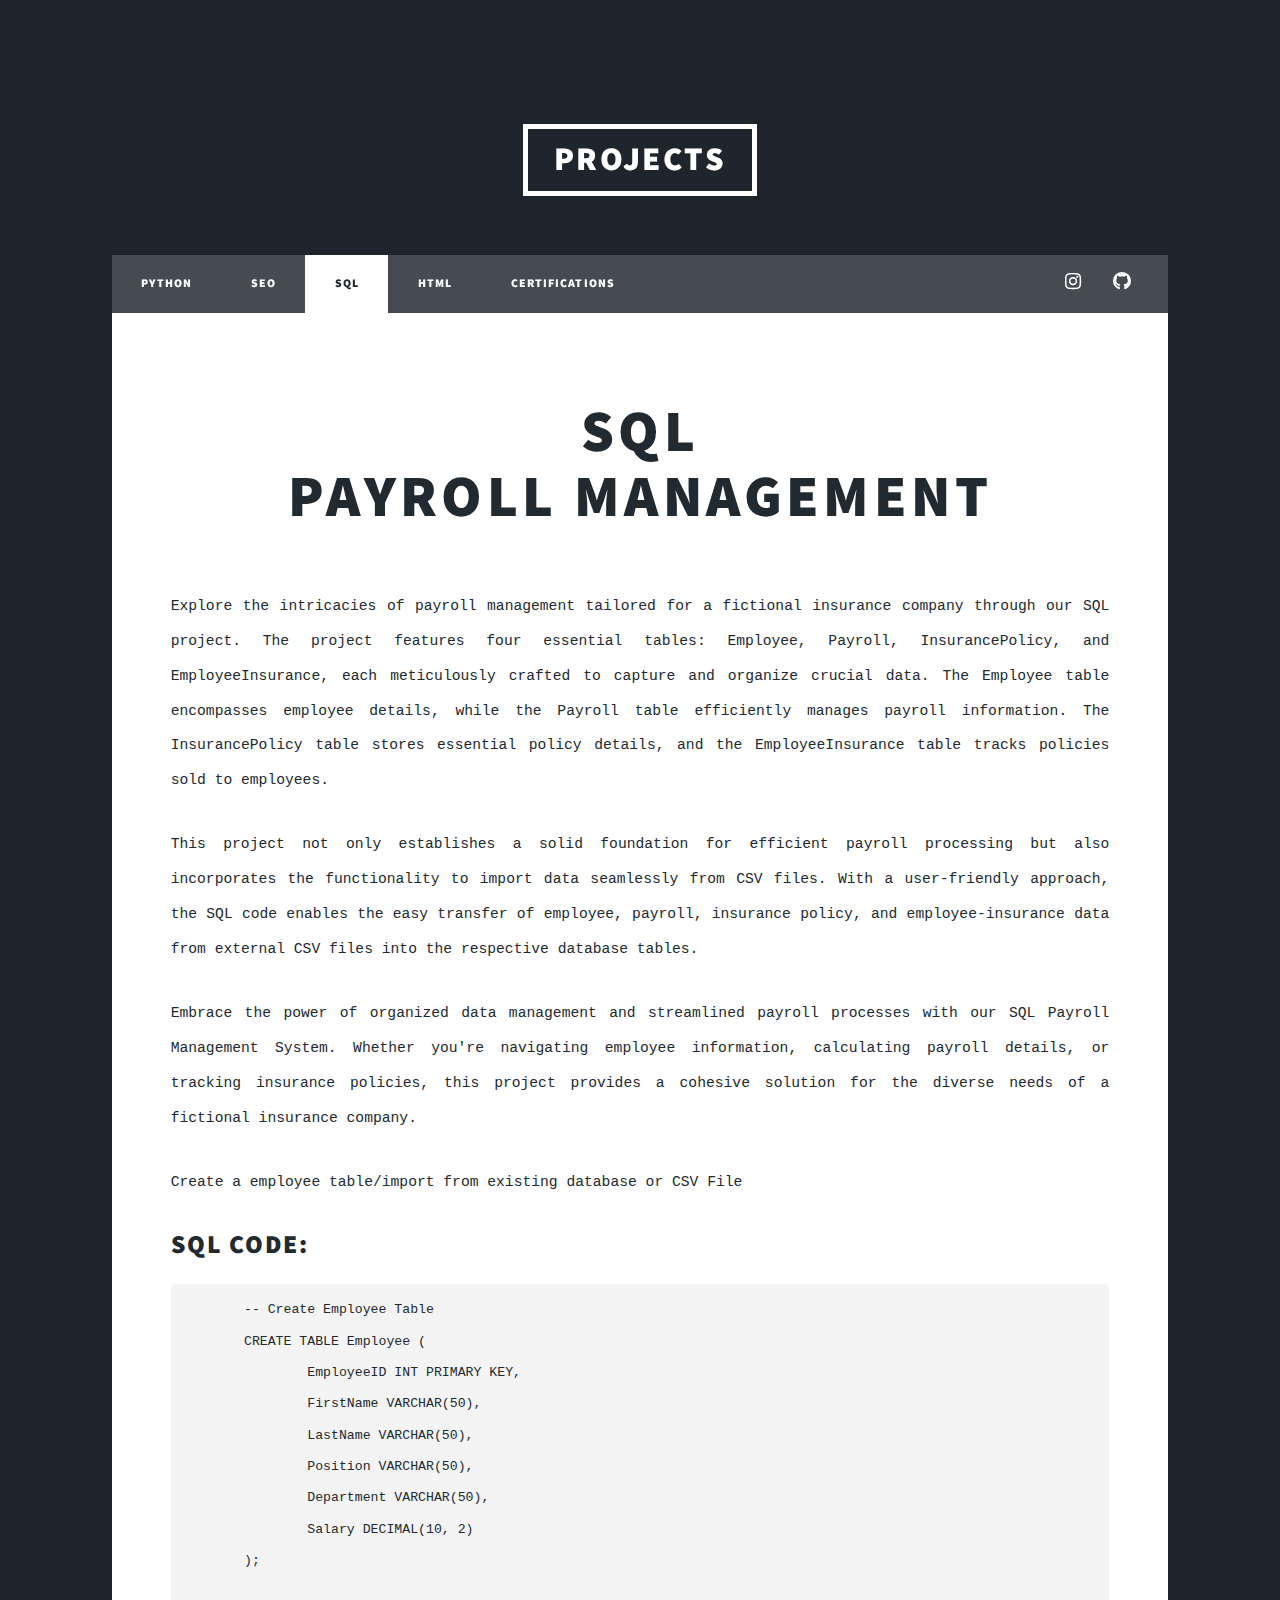
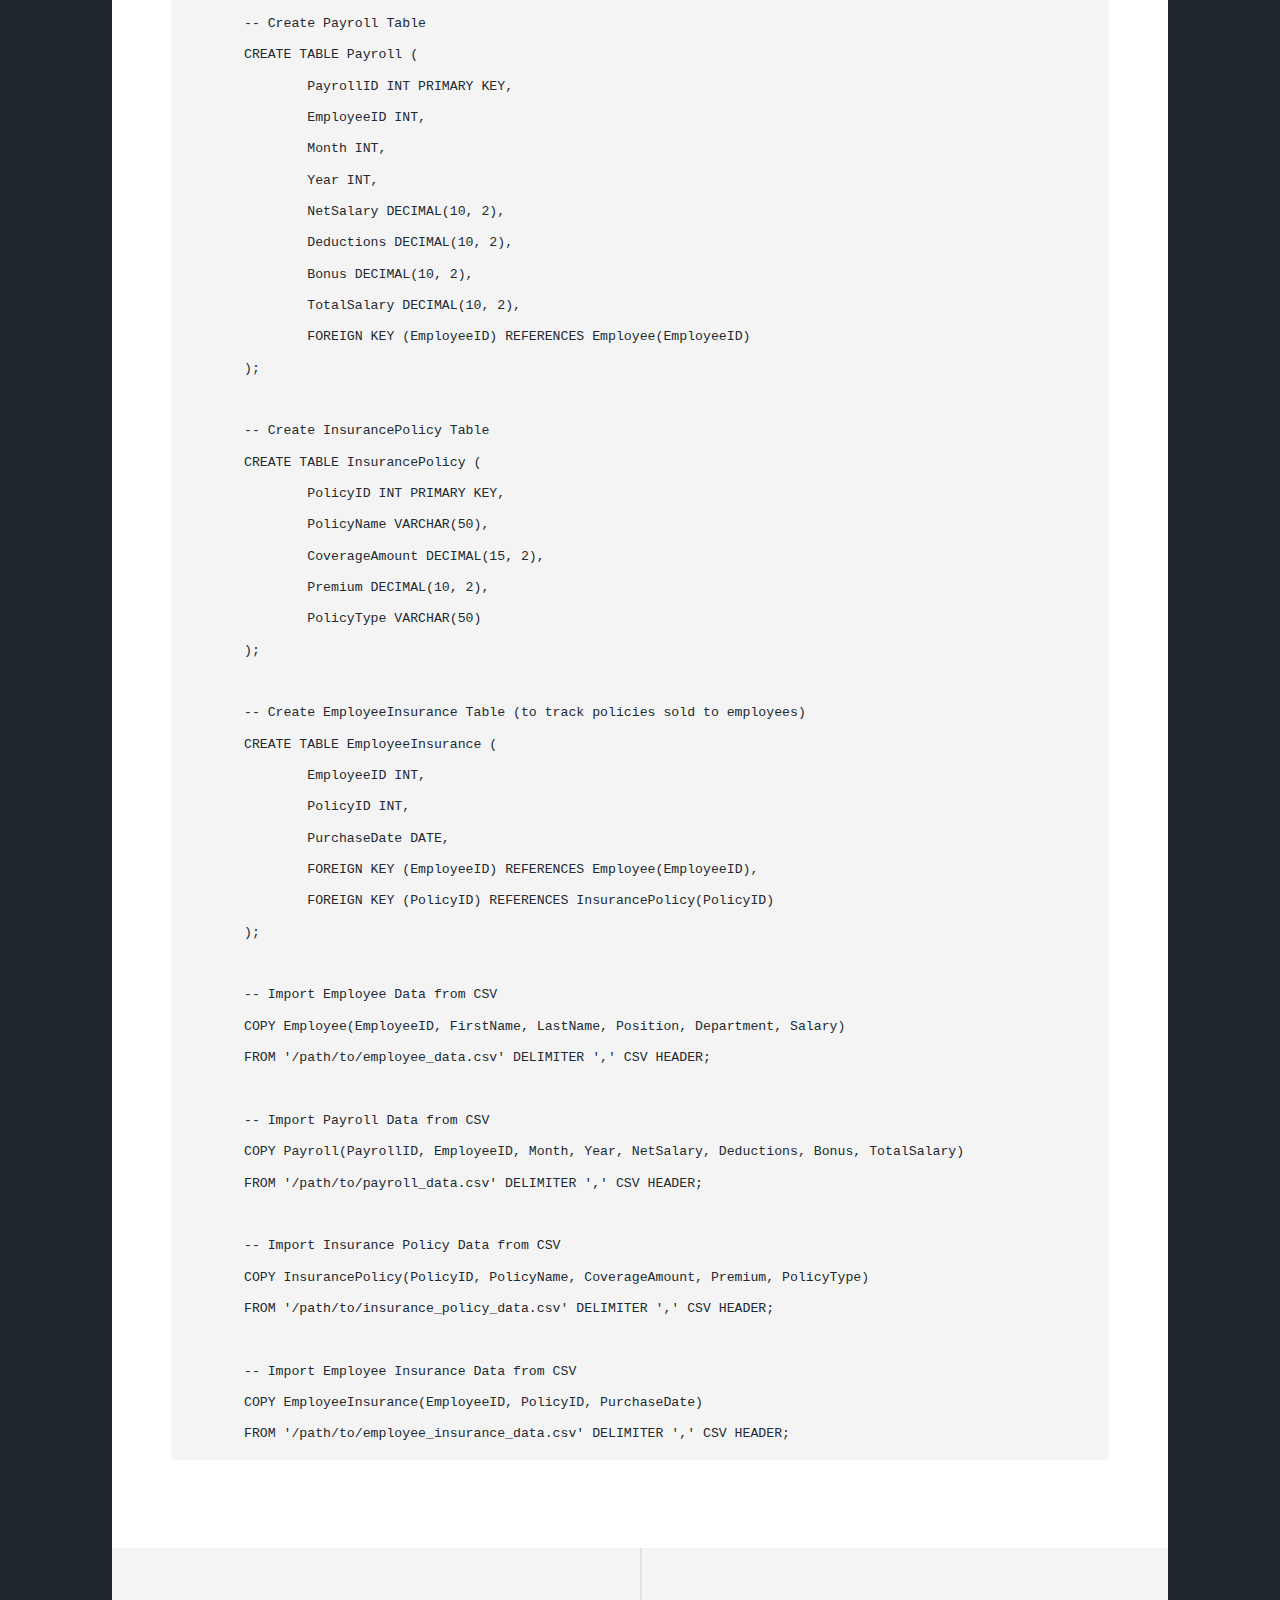
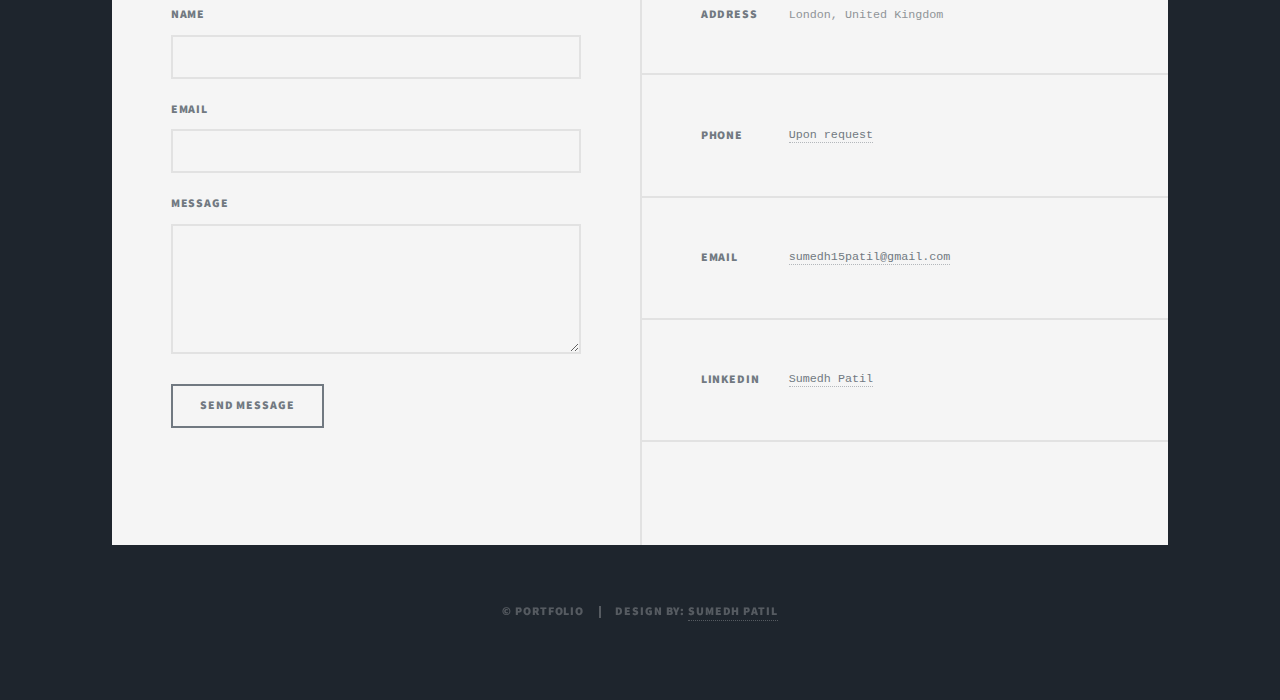
==== elements.html @ b7ffc88f "Add files via upload" ====
<!DOCTYPE HTML>
<!--
	Massively by HTML5 UP
	html5up.net | @ajlkn
	Free for personal and commercial use under the CCA 3.0 license (html5up.net/license)
-->
<html>
	<head>
		<title>Sumedh Patil's Portfolio - SQL</title>
		<meta charset="utf-8" />
		<meta name="viewport" content="width=device-width, initial-scale=1, user-scalable=no" />
		<link rel="stylesheet" href="assets/css/main.css" />
		<noscript><link rel="stylesheet" href="assets/css/noscript.css" /></noscript>
	</head>
	<body class="is-preload">

		<!-- Wrapper -->
			<div id="wrapper">

				<!-- Header -->
					<header id="header">
						<a href="index.html" class="logo">Projects</a>
					</header>

				<!-- Nav -->
					<nav id="nav">
						<ul class="links">
							<li><a href="index.html">Python</a></li>
							<li><a href="generic.html">SEO</a></li>
							<li class="active"><a href="elements.html">SQL</a></li>
							<li><a href="webpage.html">HTML</a></li>
							<li><a href="Cert.html">CERTIFICATIONS</a></li>
						</ul>
						<ul class="icons">
							<li><a href="https://www.linkedin.com/in/sumedh-patil-7ab0a21a6/" class="icon brands fa-Linkedin"><span class="label">Twitter</span></a></li>
							<li><a href="#" class="icon brands fa-instagram"><span class="label">Instagram</span></a></li>
							<li><a href="https://github.com/Sumedh1599" class="icon brands fa-github"><span class="label">GitHub</span></a></li>
						</ul>
					</nav>

				<!-- Main -->
					<div id="main">

						<!-- Post -->
							<section class="post">
								<header class="major">
									<h1>SQL<br />
									Payroll Management</h1>
								</header>

								<!-- Text stuff -->
									
									<p>Explore the intricacies of payroll management tailored for a fictional insurance company through our SQL project. The project features four essential tables: Employee, Payroll, InsurancePolicy, and EmployeeInsurance, each meticulously crafted to capture and organize crucial data. The Employee table encompasses employee details, while the Payroll table efficiently manages payroll information. The InsurancePolicy table stores essential policy details, and the EmployeeInsurance table tracks policies sold to employees.</p>
									<p>This project not only establishes a solid foundation for efficient payroll processing but also incorporates the functionality to import data seamlessly from CSV files. With a user-friendly approach, the SQL code enables the easy transfer of employee, payroll, insurance policy, and employee-insurance data from external CSV files into the respective database tables.

									</p>
									<p>Embrace the power of organized data management and streamlined payroll processes with our SQL Payroll Management System. Whether you're navigating employee information, calculating payroll details, or tracking insurance policies, this project provides a cohesive solution for the diverse needs of a fictional insurance company.</p>
									
								
								
									<p>Create a employee table/import from existing database or CSV File</p>

									<html lang="en">
<head>
    <meta charset="UTF-8">
    <meta name="viewport" content="width=device-width, initial-scale=1.0">
    <title>SQL Payroll Management System</title>
    <style>
        body {
            font-family: 'Courier New', monospace;
            padding: 20px;
        }
        pre {
            background-color: #f4f4f4;
            padding: 10px;
            border-radius: 5px;
            white-space: pre-wrap;
        }
    </style>
</head>
<body>


<h2>SQL Code:</h2>

<pre>
	-- Create Employee Table
	CREATE TABLE Employee (
		EmployeeID INT PRIMARY KEY,
		FirstName VARCHAR(50),
		LastName VARCHAR(50),
		Position VARCHAR(50),
		Department VARCHAR(50),
		Salary DECIMAL(10, 2)
	);
	
	-- Create Payroll Table
	CREATE TABLE Payroll (
		PayrollID INT PRIMARY KEY,
		EmployeeID INT,
		Month INT,
		Year INT,
		NetSalary DECIMAL(10, 2),
		Deductions DECIMAL(10, 2),
		Bonus DECIMAL(10, 2),
		TotalSalary DECIMAL(10, 2),
		FOREIGN KEY (EmployeeID) REFERENCES Employee(EmployeeID)
	);
	
	-- Create InsurancePolicy Table
	CREATE TABLE InsurancePolicy (
		PolicyID INT PRIMARY KEY,
		PolicyName VARCHAR(50),
		CoverageAmount DECIMAL(15, 2),
		Premium DECIMAL(10, 2),
		PolicyType VARCHAR(50)
	);
	
	-- Create EmployeeInsurance Table (to track policies sold to employees)
	CREATE TABLE EmployeeInsurance (
		EmployeeID INT,
		PolicyID INT,
		PurchaseDate DATE,
		FOREIGN KEY (EmployeeID) REFERENCES Employee(EmployeeID),
		FOREIGN KEY (PolicyID) REFERENCES InsurancePolicy(PolicyID)
	);
	
	-- Import Employee Data from CSV
	COPY Employee(EmployeeID, FirstName, LastName, Position, Department, Salary)
	FROM '/path/to/employee_data.csv' DELIMITER ',' CSV HEADER;
	
	-- Import Payroll Data from CSV
	COPY Payroll(PayrollID, EmployeeID, Month, Year, NetSalary, Deductions, Bonus, TotalSalary)
	FROM '/path/to/payroll_data.csv' DELIMITER ',' CSV HEADER;
	
	-- Import Insurance Policy Data from CSV
	COPY InsurancePolicy(PolicyID, PolicyName, CoverageAmount, Premium, PolicyType)
	FROM '/path/to/insurance_policy_data.csv' DELIMITER ',' CSV HEADER;
	
	-- Import Employee Insurance Data from CSV
	COPY EmployeeInsurance(EmployeeID, PolicyID, PurchaseDate)
	FROM '/path/to/employee_insurance_data.csv' DELIMITER ',' CSV HEADER;
</pre>

</body>
</html>

							</section>
							</div>
								<!-- Footer -->
					<footer id="footer">
						<section>
							<form method="post" action="mailto:sumedh15patil@gmail.com">
								<div class="fields">
									<div class="field">
										<label for="name">Name</label>
										<input type="text" name="name" id="name" />
									</div>
									<div class="field">
										<label for="email">Email</label>
										<input type="text" name="email" id="email" />
									</div>
									<div class="field">
										<label for="message">Message</label>
										<textarea name="message" id="message" rows="3"></textarea>
									</div>
								</div>
								<ul class="actions">
									<li><input type="submit" value="Send Message" /></li>
								</ul>
							</form>
						</section>
						<section class="split contact">
							<section class="alt">
								<h3>Address</h3>
								<p>
								London, United Kingdom</p>
							</section>
							<section>
								<h3>Phone</h3>
								<p><a href="#">Upon request</a></p>
							</section>
							<section>
								<h3>Email</h3>
								<p><a href="mailto:sumedh15patil@gmail.com">sumedh15patil@gmail.com</a></p>
							</section>
							<section>
								<h3>Linkedin</h3>
								<p><a href="https://www.linkedin.com/in/sumedh-patil-7ab0a21a6/">Sumedh Patil</a></p>
							</section>
							<section>
						</section>
					</footer>

				<!-- Copyright -->
				<div id="copyright">
					<ul><li>&copy; Portfolio</li><li>Design By: <a href="https://www.linkedin.com/in/sumedh-patil-7ab0a21a6/">Sumedh Patil</a></li></ul>
				</div>


		<!-- Scripts -->
			<script src="assets/js/jquery.min.js"></script>
			<script src="assets/js/jquery.scrollex.min.js"></script>
			<script src="assets/js/jquery.scrolly.min.js"></script>
			<script src="assets/js/browser.min.js"></script>
			<script src="assets/js/breakpoints.min.js"></script>
			<script src="assets/js/util.js"></script>
			<script src="assets/js/main.js"></script>

	</body>
</html>
---- assets/css/main.css ----
@import url(fontawesome-all.min.css);
@import url("https://fonts.googleapis.com/css?family=Merriweather:300,700,300italic,700italic|Source+Sans+Pro:900");

/*
	Massively by HTML5 UP
	html5up.net | @ajlkn
	Free for personal and commercial use under the CCA 3.0 license (html5up.net/license)
*/

html, body, div, span, applet, object,
iframe, h1, h2, h3, h4, h5, h6, p, blockquote,
pre, a, abbr, acronym, address, big, cite,
code, del, dfn, em, img, ins, kbd, q, s, samp,
small, strike, strong, sub, sup, tt, var, b,
u, i, center, dl, dt, dd, ol, ul, li, fieldset,
form, label, legend, table, caption, tbody,
tfoot, thead, tr, th, td, article, aside,
canvas, details, embed, figure, figcaption,
footer, header, hgroup, menu, nav, output, ruby,
section, summary, time, mark, audio, video {
	margin: 0;
	padding: 0;
	border: 0;
	font-size: 100%;
	font: inherit;
	vertical-align: baseline;}

article, aside, details, figcaption, figure,
footer, header, hgroup, menu, nav, section {
	display: block;}

body {
	line-height: 1;
}

ol, ul {
	list-style: none;
}

blockquote, q {
	quotes: none;
}

	blockquote:before, blockquote:after, q:before, q:after {
		content: '';
		content: none;
	}

table {
	border-collapse: collapse;
	border-spacing: 0;
}

body {
	-webkit-text-size-adjust: none;
}

mark {
	background-color: transparent;
	color: inherit;
}

input::-moz-focus-inner {
	border: 0;
	padding: 0;
}

input, select, textarea {
	-moz-appearance: none;
	-webkit-appearance: none;
	-ms-appearance: none;
	appearance: none;
}

/* Basic */

	@-ms-viewport {
		width: device-width;
	}

	body {
		-ms-overflow-style: scrollbar;
	}

	@media screen and (max-width: 480px) {

		html, body {
			min-width: 320px;
		}

	}

	html {
		box-sizing: border-box;
	}

	*, *:before, *:after {
		box-sizing: inherit;
	}

	body {
		background-color: #1e252d;
	}

		body.is-preload *, body.is-preload *:before, body.is-preload *:after {
			-moz-animation: none !important;
			-webkit-animation: none !important;
			-ms-animation: none !important;
			animation: none !important;
			-moz-transition: none !important;
			-webkit-transition: none !important;
			-ms-transition: none !important;
			transition: none !important;
		}

/* Type */

	html {
		font-size: 16pt;
	}

		@media screen and (max-width: 1680px) {

			html {
				font-size: 12pt;
			}

		}

		@media screen and (max-width: 1280px) {

			html {
				font-size: 11pt;
			}

		}

		@media screen and (max-width: 360px) {

			html {
				font-size: 10pt;
			}

		}

	body {
		color: #212931;
	}

	body, input, select, textarea {
		font-family: "Merriweather", Georgia, serif;
		font-weight: 300;
		font-size: 1rem;
		line-height: 2.375;
	}

	a {
		-moz-transition: color 0.2s ease-in-out, background-color 0.2s ease-in-out, border-color 0.2s ease-in-out, box-shadow 0.2s ease-in-out;
		-webkit-transition: color 0.2s ease-in-out, background-color 0.2s ease-in-out, border-color 0.2s ease-in-out, box-shadow 0.2s ease-in-out;
		-ms-transition: color 0.2s ease-in-out, background-color 0.2s ease-in-out, border-color 0.2s ease-in-out, box-shadow 0.2s ease-in-out;
		transition: color 0.2s ease-in-out, background-color 0.2s ease-in-out, border-color 0.2s ease-in-out, box-shadow 0.2s ease-in-out;
		border-bottom: dotted 1px;
		text-decoration: none;
	}

		a:hover {
			border-bottom-color: transparent;
		}

	strong, b {
		font-weight: 600;
	}

	em, i {
		font-style: italic;
	}

	p {
		text-align: justify;
		margin: 0 0 2rem 0;
	}

	h1, h2, h3, h4, h5, h6 {
		font-family: "Source Sans Pro", Helvetica, sans-serif;
		font-weight: 900;
		line-height: 1.5;
		letter-spacing: 0.075em;
		text-transform: uppercase;
		margin: 0 0 1rem 0;
	}

		h1 a, h2 a, h3 a, h4 a, h5 a, h6 a {
			border-bottom: 0;
			color: inherit;
			text-decoration: none;
		}

	h1 {
		font-size: 4rem;
		line-height: 1.1;
		margin: 0 0 2rem 0;
	}

	h2 {
		font-size: 1.75rem;
		line-height: 1.3;
		margin: 0 0 1.5rem 0;
	}

	h3 {
		font-size: 1.25rem;
		margin: 0 0 1.5rem 0;
	}

	h4 {
		font-size: 1rem;
	}

	h5 {
		font-size: 0.9rem;
	}

	h6 {
		font-size: 0.8rem;
	}

	sub {
		font-size: 0.8rem;
		position: relative;
		top: 0.5rem;
	}

	sup {
		font-size: 0.8rem;
		position: relative;
		top: -0.5rem;
	}

	blockquote {
		border-left: solid 4px;
		font-style: italic;
		margin: 0 0 2rem 0;
		padding: 0.5rem 0 0.5rem 2rem;
	}

	code {
		border: solid 2px;
		font-family: "Courier New", monospace;
		font-size: 0.9rem;
		margin: 0 0.25rem;
		padding: 0.25rem 0.65rem;
	}

	pre {
		-webkit-overflow-scrolling: touch;
		font-family: "Courier New", monospace;
		font-size: 0.9rem;
		margin: 0 0 2rem 0;
	}

		pre code {
			display: block;
			line-height: 1.75;
			padding: 1rem 1.5rem;
			overflow-x: auto;
		}

	hr {
		border: 0;
		border-bottom: solid 2px;
		margin: 3rem 0;
	}

		hr.major {
			margin: 5rem 0;
		}

	.align-left {
		text-align: left;
	}

	.align-center {
		text-align: center;
	}

	.align-right {
		text-align: right;
	}

	input, select, textarea {
		color: #212931;
	}

	a {
		color: #212931;
		border-bottom-color: rgba(33, 41, 49, 0.5);
	}

		a:hover {
			border-bottom-color: transparent;
			color: #18bfef !important;
		}

	strong, b {
		color: #212931;
	}

	h1, h2, h3, h4, h5, h6 {
		color: #212931;
	}

	blockquote {
		border-left-color: #eeeeee;
	}

	code {
		background: rgba(220, 220, 220, 0.25);
		border-color: #eeeeee;
	}

	hr {
		border-bottom-color: #eeeeee;
	}

/* Row */

	.row {
		display: flex;
		flex-wrap: wrap;
		box-sizing: border-box;
		align-items: stretch;
	}

		.row > * {
			box-sizing: border-box;
		}

		.row.gtr-uniform > * > :last-child {
			margin-bottom: 0;
		}

		.row.aln-left {
			justify-content: flex-start;
		}

		.row.aln-center {
			justify-content: center;
		}

		.row.aln-right {
			justify-content: flex-end;
		}

		.row.aln-top {
			align-items: flex-start;
		}

		.row.aln-middle {
			align-items: center;
		}

		.row.aln-bottom {
			align-items: flex-end;
		}

		.row > .imp {
			order: -1;
		}

		.row > .col-1 {
			width: 8.33333%;
		}

		.row > .off-1 {
			margin-left: 8.33333%;
		}

		.row > .col-2 {
			width: 16.66667%;
		}

		.row > .off-2 {
			margin-left: 16.66667%;
		}

		.row > .col-3 {
			width: 25%;
		}

		.row > .off-3 {
			margin-left: 25%;
		}

		.row > .col-4 {
			width: 33.33333%;
		}

		.row > .off-4 {
			margin-left: 33.33333%;
		}

		.row > .col-5 {
			width: 41.66667%;
		}

		.row > .off-5 {
			margin-left: 41.66667%;
		}

		.row > .col-6 {
			width: 50%;
		}

		.row > .off-6 {
			margin-left: 50%;
		}

		.row > .col-7 {
			width: 58.33333%;
		}

		.row > .off-7 {
			margin-left: 58.33333%;
		}

		.row > .col-8 {
			width: 66.66667%;
		}

		.row > .off-8 {
			margin-left: 66.66667%;
		}

		.row > .col-9 {
			width: 75%;
		}

		.row > .off-9 {
			margin-left: 75%;
		}

		.row > .col-10 {
			width: 83.33333%;
		}

		.row > .off-10 {
			margin-left: 83.33333%;
		}

		.row > .col-11 {
			width: 91.66667%;
		}

		.row > .off-11 {
			margin-left: 91.66667%;
		}

		.row > .col-12 {
			width: 100%;
		}

		.row > .off-12 {
			margin-left: 100%;
		}

		.row.gtr-0 {
			margin-top: 0;
			margin-left: 0rem;
		}

			.row.gtr-0 > * {
				padding: 0 0 0 0rem;
			}

			.row.gtr-0.gtr-uniform {
				margin-top: 0rem;
			}

				.row.gtr-0.gtr-uniform > * {
					padding-top: 0rem;
				}

		.row.gtr-25 {
			margin-top: 0;
			margin-left: -0.375rem;
		}

			.row.gtr-25 > * {
				padding: 0 0 0 0.375rem;
			}

			.row.gtr-25.gtr-uniform {
				margin-top: -0.375rem;
			}

				.row.gtr-25.gtr-uniform > * {
					padding-top: 0.375rem;
				}

		.row.gtr-50 {
			margin-top: 0;
			margin-left: -0.75rem;
		}

			.row.gtr-50 > * {
				padding: 0 0 0 0.75rem;
			}

			.row.gtr-50.gtr-uniform {
				margin-top: -0.75rem;
			}

				.row.gtr-50.gtr-uniform > * {
					padding-top: 0.75rem;
				}

		.row {
			margin-top: 0;
			margin-left: -1.5rem;
		}

			.row > * {
				padding: 0 0 0 1.5rem;
			}

			.row.gtr-uniform {
				margin-top: -1.5rem;
			}

				.row.gtr-uniform > * {
					padding-top: 1.5rem;
				}

		.row.gtr-150 {
			margin-top: 0;
			margin-left: -2.25rem;
		}

			.row.gtr-150 > * {
				padding: 0 0 0 2.25rem;
			}

			.row.gtr-150.gtr-uniform {
				margin-top: -2.25rem;
			}

				.row.gtr-150.gtr-uniform > * {
					padding-top: 2.25rem;
				}

		.row.gtr-200 {
			margin-top: 0;
			margin-left: -3rem;
		}

			.row.gtr-200 > * {
				padding: 0 0 0 3rem;
			}

			.row.gtr-200.gtr-uniform {
				margin-top: -3rem;
			}

				.row.gtr-200.gtr-uniform > * {
					padding-top: 3rem;
				}

		@media screen and (max-width: 1680px) {

			.row {
				display: flex;
				flex-wrap: wrap;
				box-sizing: border-box;
				align-items: stretch;
			}

				.row > * {
					box-sizing: border-box;
				}

				.row.gtr-uniform > * > :last-child {
					margin-bottom: 0;
				}

				.row.aln-left {
					justify-content: flex-start;
				}

				.row.aln-center {
					justify-content: center;
				}

				.row.aln-right {
					justify-content: flex-end;
				}

				.row.aln-top {
					align-items: flex-start;
				}

				.row.aln-middle {
					align-items: center;
				}

				.row.aln-bottom {
					align-items: flex-end;
				}

				.row > .imp-xlarge {
					order: -1;
				}

				.row > .col-1-xlarge {
					width: 8.33333%;
				}

				.row > .off-1-xlarge {
					margin-left: 8.33333%;
				}

				.row > .col-2-xlarge {
					width: 16.66667%;
				}

				.row > .off-2-xlarge {
					margin-left: 16.66667%;
				}

				.row > .col-3-xlarge {
					width: 25%;
				}

				.row > .off-3-xlarge {
					margin-left: 25%;
				}

				.row > .col-4-xlarge {
					width: 33.33333%;
				}

				.row > .off-4-xlarge {
					margin-left: 33.33333%;
				}

				.row > .col-5-xlarge {
					width: 41.66667%;
				}

				.row > .off-5-xlarge {
					margin-left: 41.66667%;
				}

				.row > .col-6-xlarge {
					width: 50%;
				}

				.row > .off-6-xlarge {
					margin-left: 50%;
				}

				.row > .col-7-xlarge {
					width: 58.33333%;
				}

				.row > .off-7-xlarge {
					margin-left: 58.33333%;
				}

				.row > .col-8-xlarge {
					width: 66.66667%;
				}

				.row > .off-8-xlarge {
					margin-left: 66.66667%;
				}

				.row > .col-9-xlarge {
					width: 75%;
				}

				.row > .off-9-xlarge {
					margin-left: 75%;
				}

				.row > .col-10-xlarge {
					width: 83.33333%;
				}

				.row > .off-10-xlarge {
					margin-left: 83.33333%;
				}

				.row > .col-11-xlarge {
					width: 91.66667%;
				}

				.row > .off-11-xlarge {
					margin-left: 91.66667%;
				}

				.row > .col-12-xlarge {
					width: 100%;
				}

				.row > .off-12-xlarge {
					margin-left: 100%;
				}

				.row.gtr-0 {
					margin-top: 0;
					margin-left: 0rem;
				}

					.row.gtr-0 > * {
						padding: 0 0 0 0rem;
					}

					.row.gtr-0.gtr-uniform {
						margin-top: 0rem;
					}

						.row.gtr-0.gtr-uniform > * {
							padding-top: 0rem;
						}

				.row.gtr-25 {
					margin-top: 0;
					margin-left: -0.375rem;
				}

					.row.gtr-25 > * {
						padding: 0 0 0 0.375rem;
					}

					.row.gtr-25.gtr-uniform {
						margin-top: -0.375rem;
					}

						.row.gtr-25.gtr-uniform > * {
							padding-top: 0.375rem;
						}

				.row.gtr-50 {
					margin-top: 0;
					margin-left: -0.75rem;
				}

					.row.gtr-50 > * {
						padding: 0 0 0 0.75rem;
					}

					.row.gtr-50.gtr-uniform {
						margin-top: -0.75rem;
					}

						.row.gtr-50.gtr-uniform > * {
							padding-top: 0.75rem;
						}

				.row {
					margin-top: 0;
					margin-left: -1.5rem;
				}

					.row > * {
						padding: 0 0 0 1.5rem;
					}

					.row.gtr-uniform {
						margin-top: -1.5rem;
					}

						.row.gtr-uniform > * {
							padding-top: 1.5rem;
						}

				.row.gtr-150 {
					margin-top: 0;
					margin-left: -2.25rem;
				}

					.row.gtr-150 > * {
						padding: 0 0 0 2.25rem;
					}

					.row.gtr-150.gtr-uniform {
						margin-top: -2.25rem;
					}

						.row.gtr-150.gtr-uniform > * {
							padding-top: 2.25rem;
						}

				.row.gtr-200 {
					margin-top: 0;
					margin-left: -3rem;
				}

					.row.gtr-200 > * {
						padding: 0 0 0 3rem;
					}

					.row.gtr-200.gtr-uniform {
						margin-top: -3rem;
					}

						.row.gtr-200.gtr-uniform > * {
							padding-top: 3rem;
						}

		}

		@media screen and (max-width: 1280px) {

			.row {
				display: flex;
				flex-wrap: wrap;
				box-sizing: border-box;
				align-items: stretch;
			}

				.row > * {
					box-sizing: border-box;
				}

				.row.gtr-uniform > * > :last-child {
					margin-bottom: 0;
				}

				.row.aln-left {
					justify-content: flex-start;
				}

				.row.aln-center {
					justify-content: center;
				}

				.row.aln-right {
					justify-content: flex-end;
				}

				.row.aln-top {
					align-items: flex-start;
				}

				.row.aln-middle {
					align-items: center;
				}

				.row.aln-bottom {
					align-items: flex-end;
				}

				.row > .imp-large {
					order: -1;
				}

				.row > .col-1-large {
					width: 8.33333%;
				}

				.row > .off-1-large {
					margin-left: 8.33333%;
				}

				.row > .col-2-large {
					width: 16.66667%;
				}

				.row > .off-2-large {
					margin-left: 16.66667%;
				}

				.row > .col-3-large {
					width: 25%;
				}

				.row > .off-3-large {
					margin-left: 25%;
				}

				.row > .col-4-large {
					width: 33.33333%;
				}

				.row > .off-4-large {
					margin-left: 33.33333%;
				}

				.row > .col-5-large {
					width: 41.66667%;
				}

				.row > .off-5-large {
					margin-left: 41.66667%;
				}

				.row > .col-6-large {
					width: 50%;
				}

				.row > .off-6-large {
					margin-left: 50%;
				}

				.row > .col-7-large {
					width: 58.33333%;
				}

				.row > .off-7-large {
					margin-left: 58.33333%;
				}

				.row > .col-8-large {
					width: 66.66667%;
				}

				.row > .off-8-large {
					margin-left: 66.66667%;
				}

				.row > .col-9-large {
					width: 75%;
				}

				.row > .off-9-large {
					margin-left: 75%;
				}

				.row > .col-10-large {
					width: 83.33333%;
				}

				.row > .off-10-large {
					margin-left: 83.33333%;
				}

				.row > .col-11-large {
					width: 91.66667%;
				}

				.row > .off-11-large {
					margin-left: 91.66667%;
				}

				.row > .col-12-large {
					width: 100%;
				}

				.row > .off-12-large {
					margin-left: 100%;
				}

				.row.gtr-0 {
					margin-top: 0;
					margin-left: 0rem;
				}

					.row.gtr-0 > * {
						padding: 0 0 0 0rem;
					}

					.row.gtr-0.gtr-uniform {
						margin-top: 0rem;
					}

						.row.gtr-0.gtr-uniform > * {
							padding-top: 0rem;
						}

				.row.gtr-25 {
					margin-top: 0;
					margin-left: -0.375rem;
				}

					.row.gtr-25 > * {
						padding: 0 0 0 0.375rem;
					}

					.row.gtr-25.gtr-uniform {
						margin-top: -0.375rem;
					}

						.row.gtr-25.gtr-uniform > * {
							padding-top: 0.375rem;
						}

				.row.gtr-50 {
					margin-top: 0;
					margin-left: -0.75rem;
				}

					.row.gtr-50 > * {
						padding: 0 0 0 0.75rem;
					}

					.row.gtr-50.gtr-uniform {
						margin-top: -0.75rem;
					}

						.row.gtr-50.gtr-uniform > * {
							padding-top: 0.75rem;
						}

				.row {
					margin-top: 0;
					margin-left: -1.5rem;
				}

					.row > * {
						padding: 0 0 0 1.5rem;
					}

					.row.gtr-uniform {
						margin-top: -1.5rem;
					}

						.row.gtr-uniform > * {
							padding-top: 1.5rem;
						}

				.row.gtr-150 {
					margin-top: 0;
					margin-left: -2.25rem;
				}

					.row.gtr-150 > * {
						padding: 0 0 0 2.25rem;
					}

					.row.gtr-150.gtr-uniform {
						margin-top: -2.25rem;
					}

						.row.gtr-150.gtr-uniform > * {
							padding-top: 2.25rem;
						}

				.row.gtr-200 {
					margin-top: 0;
					margin-left: -3rem;
				}

					.row.gtr-200 > * {
						padding: 0 0 0 3rem;
					}

					.row.gtr-200.gtr-uniform {
						margin-top: -3rem;
					}

						.row.gtr-200.gtr-uniform > * {
							padding-top: 3rem;
						}

		}

		@media screen and (max-width: 980px) {

			.row {
				display: flex;
				flex-wrap: wrap;
				box-sizing: border-box;
				align-items: stretch;
			}

				.row > * {
					box-sizing: border-box;
				}

				.row.gtr-uniform > * > :last-child {
					margin-bottom: 0;
				}

				.row.aln-left {
					justify-content: flex-start;
				}

				.row.aln-center {
					justify-content: center;
				}

				.row.aln-right {
					justify-content: flex-end;
				}

				.row.aln-top {
					align-items: flex-start;
				}

				.row.aln-middle {
					align-items: center;
				}

				.row.aln-bottom {
					align-items: flex-end;
				}

				.row > .imp-medium {
					order: -1;
				}

				.row > .col-1-medium {
					width: 8.33333%;
				}

				.row > .off-1-medium {
					margin-left: 8.33333%;
				}

				.row > .col-2-medium {
					width: 16.66667%;
				}

				.row > .off-2-medium {
					margin-left: 16.66667%;
				}

				.row > .col-3-medium {
					width: 25%;
				}

				.row > .off-3-medium {
					margin-left: 25%;
				}

				.row > .col-4-medium {
					width: 33.33333%;
				}

				.row > .off-4-medium {
					margin-left: 33.33333%;
				}

				.row > .col-5-medium {
					width: 41.66667%;
				}

				.row > .off-5-medium {
					margin-left: 41.66667%;
				}

				.row > .col-6-medium {
					width: 50%;
				}

				.row > .off-6-medium {
					margin-left: 50%;
				}

				.row > .col-7-medium {
					width: 58.33333%;
				}

				.row > .off-7-medium {
					margin-left: 58.33333%;
				}

				.row > .col-8-medium {
					width: 66.66667%;
				}

				.row > .off-8-medium {
					margin-left: 66.66667%;
				}

				.row > .col-9-medium {
					width: 75%;
				}

				.row > .off-9-medium {
					margin-left: 75%;
				}

				.row > .col-10-medium {
					width: 83.33333%;
				}

				.row > .off-10-medium {
					margin-left: 83.33333%;
				}

				.row > .col-11-medium {
					width: 91.66667%;
				}

				.row > .off-11-medium {
					margin-left: 91.66667%;
				}

				.row > .col-12-medium {
					width: 100%;
				}

				.row > .off-12-medium {
					margin-left: 100%;
				}

				.row.gtr-0 {
					margin-top: 0;
					margin-left: 0rem;
				}

					.row.gtr-0 > * {
						padding: 0 0 0 0rem;
					}

					.row.gtr-0.gtr-uniform {
						margin-top: 0rem;
					}

						.row.gtr-0.gtr-uniform > * {
							padding-top: 0rem;
						}

				.row.gtr-25 {
					margin-top: 0;
					margin-left: -0.375rem;
				}

					.row.gtr-25 > * {
						padding: 0 0 0 0.375rem;
					}

					.row.gtr-25.gtr-uniform {
						margin-top: -0.375rem;
					}

						.row.gtr-25.gtr-uniform > * {
							padding-top: 0.375rem;
						}

				.row.gtr-50 {
					margin-top: 0;
					margin-left: -0.75rem;
				}

					.row.gtr-50 > * {
						padding: 0 0 0 0.75rem;
					}

					.row.gtr-50.gtr-uniform {
						margin-top: -0.75rem;
					}

						.row.gtr-50.gtr-uniform > * {
							padding-top: 0.75rem;
						}

				.row {
					margin-top: 0;
					margin-left: -1.5rem;
				}

					.row > * {
						padding: 0 0 0 1.5rem;
					}

					.row.gtr-uniform {
						margin-top: -1.5rem;
					}

						.row.gtr-uniform > * {
							padding-top: 1.5rem;
						}

				.row.gtr-150 {
					margin-top: 0;
					margin-left: -2.25rem;
				}

					.row.gtr-150 > * {
						padding: 0 0 0 2.25rem;
					}

					.row.gtr-150.gtr-uniform {
						margin-top: -2.25rem;
					}

						.row.gtr-150.gtr-uniform > * {
							padding-top: 2.25rem;
						}

				.row.gtr-200 {
					margin-top: 0;
					margin-left: -3rem;
				}

					.row.gtr-200 > * {
						padding: 0 0 0 3rem;
					}

					.row.gtr-200.gtr-uniform {
						margin-top: -3rem;
					}

						.row.gtr-200.gtr-uniform > * {
							padding-top: 3rem;
						}

		}

		@media screen and (max-width: 736px) {

			.row {
				display: flex;
				flex-wrap: wrap;
				box-sizing: border-box;
				align-items: stretch;
			}

				.row > * {
					box-sizing: border-box;
				}

				.row.gtr-uniform > * > :last-child {
					margin-bottom: 0;
				}

				.row.aln-left {
					justify-content: flex-start;
				}

				.row.aln-center {
					justify-content: center;
				}

				.row.aln-right {
					justify-content: flex-end;
				}

				.row.aln-top {
					align-items: flex-start;
				}

				.row.aln-middle {
					align-items: center;
				}

				.row.aln-bottom {
					align-items: flex-end;
				}

				.row > .imp-small {
					order: -1;
				}

				.row > .col-1-small {
					width: 8.33333%;
				}

				.row > .off-1-small {
					margin-left: 8.33333%;
				}

				.row > .col-2-small {
					width: 16.66667%;
				}

				.row > .off-2-small {
					margin-left: 16.66667%;
				}

				.row > .col-3-small {
					width: 25%;
				}

				.row > .off-3-small {
					margin-left: 25%;
				}

				.row > .col-4-small {
					width: 33.33333%;
				}

				.row > .off-4-small {
					margin-left: 33.33333%;
				}

				.row > .col-5-small {
					width: 41.66667%;
				}

				.row > .off-5-small {
					margin-left: 41.66667%;
				}

				.row > .col-6-small {
					width: 50%;
				}

				.row > .off-6-small {
					margin-left: 50%;
				}

				.row > .col-7-small {
					width: 58.33333%;
				}

				.row > .off-7-small {
					margin-left: 58.33333%;
				}

				.row > .col-8-small {
					width: 66.66667%;
				}

				.row > .off-8-small {
					margin-left: 66.66667%;
				}

				.row > .col-9-small {
					width: 75%;
				}

				.row > .off-9-small {
					margin-left: 75%;
				}

				.row > .col-10-small {
					width: 83.33333%;
				}

				.row > .off-10-small {
					margin-left: 83.33333%;
				}

				.row > .col-11-small {
					width: 91.66667%;
				}

				.row > .off-11-small {
					margin-left: 91.66667%;
				}

				.row > .col-12-small {
					width: 100%;
				}

				.row > .off-12-small {
					margin-left: 100%;
				}

				.row.gtr-0 {
					margin-top: 0;
					margin-left: 0rem;
				}

					.row.gtr-0 > * {
						padding: 0 0 0 0rem;
					}

					.row.gtr-0.gtr-uniform {
						margin-top: 0rem;
					}

						.row.gtr-0.gtr-uniform > * {
							padding-top: 0rem;
						}

				.row.gtr-25 {
					margin-top: 0;
					margin-left: -0.375rem;
				}

					.row.gtr-25 > * {
						padding: 0 0 0 0.375rem;
					}

					.row.gtr-25.gtr-uniform {
						margin-top: -0.375rem;
					}

						.row.gtr-25.gtr-uniform > * {
							padding-top: 0.375rem;
						}

				.row.gtr-50 {
					margin-top: 0;
					margin-left: -0.75rem;
				}

					.row.gtr-50 > * {
						padding: 0 0 0 0.75rem;
					}

					.row.gtr-50.gtr-uniform {
						margin-top: -0.75rem;
					}

						.row.gtr-50.gtr-uniform > * {
							padding-top: 0.75rem;
						}

				.row {
					margin-top: 0;
					margin-left: -1.5rem;
				}

					.row > * {
						padding: 0 0 0 1.5rem;
					}

					.row.gtr-uniform {
						margin-top: -1.5rem;
					}

						.row.gtr-uniform > * {
							padding-top: 1.5rem;
						}

				.row.gtr-150 {
					margin-top: 0;
					margin-left: -2.25rem;
				}

					.row.gtr-150 > * {
						padding: 0 0 0 2.25rem;
					}

					.row.gtr-150.gtr-uniform {
						margin-top: -2.25rem;
					}

						.row.gtr-150.gtr-uniform > * {
							padding-top: 2.25rem;
						}

				.row.gtr-200 {
					margin-top: 0;
					margin-left: -3rem;
				}

					.row.gtr-200 > * {
						padding: 0 0 0 3rem;
					}

					.row.gtr-200.gtr-uniform {
						margin-top: -3rem;
					}

						.row.gtr-200.gtr-uniform > * {
							padding-top: 3rem;
						}

		}

		@media screen and (max-width: 480px) {

			.row {
				display: flex;
				flex-wrap: wrap;
				box-sizing: border-box;
				align-items: stretch;
			}

				.row > * {
					box-sizing: border-box;
				}

				.row.gtr-uniform > * > :last-child {
					margin-bottom: 0;
				}

				.row.aln-left {
					justify-content: flex-start;
				}

				.row.aln-center {
					justify-content: center;
				}

				.row.aln-right {
					justify-content: flex-end;
				}

				.row.aln-top {
					align-items: flex-start;
				}

				.row.aln-middle {
					align-items: center;
				}

				.row.aln-bottom {
					align-items: flex-end;
				}

				.row > .imp-xsmall {
					order: -1;
				}

				.row > .col-1-xsmall {
					width: 8.33333%;
				}

				.row > .off-1-xsmall {
					margin-left: 8.33333%;
				}

				.row > .col-2-xsmall {
					width: 16.66667%;
				}

				.row > .off-2-xsmall {
					margin-left: 16.66667%;
				}

				.row > .col-3-xsmall {
					width: 25%;
				}

				.row > .off-3-xsmall {
					margin-left: 25%;
				}

				.row > .col-4-xsmall {
					width: 33.33333%;
				}

				.row > .off-4-xsmall {
					margin-left: 33.33333%;
				}

				.row > .col-5-xsmall {
					width: 41.66667%;
				}

				.row > .off-5-xsmall {
					margin-left: 41.66667%;
				}

				.row > .col-6-xsmall {
					width: 50%;
				}

				.row > .off-6-xsmall {
					margin-left: 50%;
				}

				.row > .col-7-xsmall {
					width: 58.33333%;
				}

				.row > .off-7-xsmall {
					margin-left: 58.33333%;
				}

				.row > .col-8-xsmall {
					width: 66.66667%;
				}

				.row > .off-8-xsmall {
					margin-left: 66.66667%;
				}

				.row > .col-9-xsmall {
					width: 75%;
				}

				.row > .off-9-xsmall {
					margin-left: 75%;
				}

				.row > .col-10-xsmall {
					width: 83.33333%;
				}

				.row > .off-10-xsmall {
					margin-left: 83.33333%;
				}

				.row > .col-11-xsmall {
					width: 91.66667%;
				}

				.row > .off-11-xsmall {
					margin-left: 91.66667%;
				}

				.row > .col-12-xsmall {
					width: 100%;
				}

				.row > .off-12-xsmall {
					margin-left: 100%;
				}

				.row.gtr-0 {
					margin-top: 0;
					margin-left: 0rem;
				}

					.row.gtr-0 > * {
						padding: 0 0 0 0rem;
					}

					.row.gtr-0.gtr-uniform {
						margin-top: 0rem;
					}

						.row.gtr-0.gtr-uniform > * {
							padding-top: 0rem;
						}

				.row.gtr-25 {
					margin-top: 0;
					margin-left: -0.375rem;
				}

					.row.gtr-25 > * {
						padding: 0 0 0 0.375rem;
					}

					.row.gtr-25.gtr-uniform {
						margin-top: -0.375rem;
					}

						.row.gtr-25.gtr-uniform > * {
							padding-top: 0.375rem;
						}

				.row.gtr-50 {
					margin-top: 0;
					margin-left: -0.75rem;
				}

					.row.gtr-50 > * {
						padding: 0 0 0 0.75rem;
					}

					.row.gtr-50.gtr-uniform {
						margin-top: -0.75rem;
					}

						.row.gtr-50.gtr-uniform > * {
							padding-top: 0.75rem;
						}

				.row {
					margin-top: 0;
					margin-left: -1.5rem;
				}

					.row > * {
						padding: 0 0 0 1.5rem;
					}

					.row.gtr-uniform {
						margin-top: -1.5rem;
					}

						.row.gtr-uniform > * {
							padding-top: 1.5rem;
						}

				.row.gtr-150 {
					margin-top: 0;
					margin-left: -2.25rem;
				}

					.row.gtr-150 > * {
						padding: 0 0 0 2.25rem;
					}

					.row.gtr-150.gtr-uniform {
						margin-top: -2.25rem;
					}

						.row.gtr-150.gtr-uniform > * {
							padding-top: 2.25rem;
						}

				.row.gtr-200 {
					margin-top: 0;
					margin-left: -3rem;
				}

					.row.gtr-200 > * {
						padding: 0 0 0 3rem;
					}

					.row.gtr-200.gtr-uniform {
						margin-top: -3rem;
					}

						.row.gtr-200.gtr-uniform > * {
							padding-top: 3rem;
						}

		}

		@media screen and (max-width: 360px) {

			.row {
				display: flex;
				flex-wrap: wrap;
				box-sizing: border-box;
				align-items: stretch;
			}

				.row > * {
					box-sizing: border-box;
				}

				.row.gtr-uniform > * > :last-child {
					margin-bottom: 0;
				}

				.row.aln-left {
					justify-content: flex-start;
				}

				.row.aln-center {
					justify-content: center;
				}

				.row.aln-right {
					justify-content: flex-end;
				}

				.row.aln-top {
					align-items: flex-start;
				}

				.row.aln-middle {
					align-items: center;
				}

				.row.aln-bottom {
					align-items: flex-end;
				}

				.row > .imp-xxsmall {
					order: -1;
				}

				.row > .col-1-xxsmall {
					width: 8.33333%;
				}

				.row > .off-1-xxsmall {
					margin-left: 8.33333%;
				}

				.row > .col-2-xxsmall {
					width: 16.66667%;
				}

				.row > .off-2-xxsmall {
					margin-left: 16.66667%;
				}

				.row > .col-3-xxsmall {
					width: 25%;
				}

				.row > .off-3-xxsmall {
					margin-left: 25%;
				}

				.row > .col-4-xxsmall {
					width: 33.33333%;
				}

				.row > .off-4-xxsmall {
					margin-left: 33.33333%;
				}

				.row > .col-5-xxsmall {
					width: 41.66667%;
				}

				.row > .off-5-xxsmall {
					margin-left: 41.66667%;
				}

				.row > .col-6-xxsmall {
					width: 50%;
				}

				.row > .off-6-xxsmall {
					margin-left: 50%;
				}

				.row > .col-7-xxsmall {
					width: 58.33333%;
				}

				.row > .off-7-xxsmall {
					margin-left: 58.33333%;
				}

				.row > .col-8-xxsmall {
					width: 66.66667%;
				}

				.row > .off-8-xxsmall {
					margin-left: 66.66667%;
				}

				.row > .col-9-xxsmall {
					width: 75%;
				}

				.row > .off-9-xxsmall {
					margin-left: 75%;
				}

				.row > .col-10-xxsmall {
					width: 83.33333%;
				}

				.row > .off-10-xxsmall {
					margin-left: 83.33333%;
				}

				.row > .col-11-xxsmall {
					width: 91.66667%;
				}

				.row > .off-11-xxsmall {
					margin-left: 91.66667%;
				}

				.row > .col-12-xxsmall {
					width: 100%;
				}

				.row > .off-12-xxsmall {
					margin-left: 100%;
				}

				.row.gtr-0 {
					margin-top: 0;
					margin-left: 0rem;
				}

					.row.gtr-0 > * {
						padding: 0 0 0 0rem;
					}

					.row.gtr-0.gtr-uniform {
						margin-top: 0rem;
					}

						.row.gtr-0.gtr-uniform > * {
							padding-top: 0rem;
						}

				.row.gtr-25 {
					margin-top: 0;
					margin-left: -0.375rem;
				}

					.row.gtr-25 > * {
						padding: 0 0 0 0.375rem;
					}

					.row.gtr-25.gtr-uniform {
						margin-top: -0.375rem;
					}

						.row.gtr-25.gtr-uniform > * {
							padding-top: 0.375rem;
						}

				.row.gtr-50 {
					margin-top: 0;
					margin-left: -0.75rem;
				}

					.row.gtr-50 > * {
						padding: 0 0 0 0.75rem;
					}

					.row.gtr-50.gtr-uniform {
						margin-top: -0.75rem;
					}

						.row.gtr-50.gtr-uniform > * {
							padding-top: 0.75rem;
						}

				.row {
					margin-top: 0;
					margin-left: -1.5rem;
				}

					.row > * {
						padding: 0 0 0 1.5rem;
					}

					.row.gtr-uniform {
						margin-top: -1.5rem;
					}

						.row.gtr-uniform > * {
							padding-top: 1.5rem;
						}

				.row.gtr-150 {
					margin-top: 0;
					margin-left: -2.25rem;
				}

					.row.gtr-150 > * {
						padding: 0 0 0 2.25rem;
					}

					.row.gtr-150.gtr-uniform {
						margin-top: -2.25rem;
					}

						.row.gtr-150.gtr-uniform > * {
							padding-top: 2.25rem;
						}

				.row.gtr-200 {
					margin-top: 0;
					margin-left: -3rem;
				}

					.row.gtr-200 > * {
						padding: 0 0 0 3rem;
					}

					.row.gtr-200.gtr-uniform {
						margin-top: -3rem;
					}

						.row.gtr-200.gtr-uniform > * {
							padding-top: 3rem;
						}

		}

/* Box */

	.box {
		border: solid 2px;
		margin-bottom: 2rem;
		padding: 1.5rem;
	}

		.box > :last-child,
		.box > :last-child > :last-child,
		.box > :last-child > :last-child > :last-child {
			margin-bottom: 0;
		}

		.box.alt {
			border: 0;
			border-radius: 0;
			padding: 0;
		}

	.box {
		border-color: #eeeeee;
	}

/* Button */

	input[type="submit"],
	input[type="reset"],
	input[type="button"],
	button,
	.button {
		-moz-appearance: none;
		-webkit-appearance: none;
		-ms-appearance: none;
		appearance: none;
		-moz-transition: background-color 0.2s ease-in-out, box-shadow 0.2s ease-in-out, color 0.2s ease-in-out;
		-webkit-transition: background-color 0.2s ease-in-out, box-shadow 0.2s ease-in-out, color 0.2s ease-in-out;
		-ms-transition: background-color 0.2s ease-in-out, box-shadow 0.2s ease-in-out, color 0.2s ease-in-out;
		transition: background-color 0.2s ease-in-out, box-shadow 0.2s ease-in-out, color 0.2s ease-in-out;
		border: 0;
		border-radius: 0;
		cursor: pointer;
		display: inline-block;
		font-family: "Source Sans Pro", Helvetica, sans-serif;
		font-size: 0.8rem;
		font-weight: 900;
		letter-spacing: 0.075em;
		height: 3rem;
		line-height: 3rem;
		padding: 0 2rem;
		text-align: center;
		text-decoration: none;
		text-transform: uppercase;
		white-space: nowrap;
	}

		input[type="submit"].icon:before,
		input[type="reset"].icon:before,
		input[type="button"].icon:before,
		button.icon:before,
		.button.icon:before {
			margin-right: 0.5rem;
		}

		input[type="submit"].icon.solo,
		input[type="reset"].icon.solo,
		input[type="button"].icon.solo,
		button.icon.solo,
		.button.icon.solo {
			position: relative;
			width: 4rem;
			height: 4rem;
			line-height: 4rem;
			border-radius: 4rem;
			text-indent: 4rem;
			overflow: hidden;
			padding: 0;
			white-space: nowrap;
		}

			input[type="submit"].icon.solo:before,
			input[type="reset"].icon.solo:before,
			input[type="button"].icon.solo:before,
			button.icon.solo:before,
			.button.icon.solo:before {
				position: absolute;
				display: block;
				top: 0;
				left: 0;
				width: inherit;
				height: inherit;
				line-height: inherit;
				font-size: 1.25rem;
				margin-right: 0;
				text-align: center;
				text-indent: 0;
			}

		input[type="submit"].fit,
		input[type="reset"].fit,
		input[type="button"].fit,
		button.fit,
		.button.fit {
			width: 100%;
		}

		input[type="submit"].small,
		input[type="reset"].small,
		input[type="button"].small,
		button.small,
		.button.small {
			font-size: 0.7rem;
			height: 2.5rem;
			line-height: 2.5rem;
			padding: 0 1.5rem;
		}

		input[type="submit"].large,
		input[type="reset"].large,
		input[type="button"].large,
		button.large,
		.button.large {
			font-size: 0.9rem;
			height: 3.5rem;
			line-height: 3.5rem;
			padding: 0 2.75rem;
		}

		@media screen and (max-width: 980px) {

			input[type="submit"],
			input[type="reset"],
			input[type="button"],
			button,
			.button {
				font-size: 0.9rem;
				height: 3.25rem;
				line-height: 3.25rem;
			}

				input[type="submit"].large,
				input[type="reset"].large,
				input[type="button"].large,
				button.large,
				.button.large {
					font-size: 1rem;
					height: 3.75rem;
					line-height: 3.75rem;
				}

		}

		input[type="submit"].disabled, input[type="submit"]:disabled,
		input[type="reset"].disabled,
		input[type="reset"]:disabled,
		input[type="button"].disabled,
		input[type="button"]:disabled,
		button.disabled,
		button:disabled,
		.button.disabled,
		.button:disabled {
			pointer-events: none;
			opacity: 0.25;
		}

	input[type="submit"],
	input[type="reset"],
	input[type="button"],
	button,
	.button {
		background-color: transparent;
		box-shadow: inset 0 0 0 2px #212931;
		color: #212931 !important;
	}

		input[type="submit"]:hover,
		input[type="reset"]:hover,
		input[type="button"]:hover,
		button:hover,
		.button:hover {
			box-shadow: inset 0 0 0 2px #18bfef;
			color: #18bfef !important;
		}

		input[type="submit"].primary,
		input[type="reset"].primary,
		input[type="button"].primary,
		button.primary,
		.button.primary {
			background-color: #212931;
			box-shadow: none;
			color: #ffffff !important;
		}

			input[type="submit"].primary:hover,
			input[type="reset"].primary:hover,
			input[type="button"].primary:hover,
			button.primary:hover,
			.button.primary:hover {
				background-color: #18bfef;
			}

/* Form */

	form {
		margin: 0 0 2rem 0;
	}

		form > :last-child {
			margin-bottom: 0;
		}

		form > .fields {
			display: -moz-flex;
			display: -webkit-flex;
			display: -ms-flex;
			display: flex;
			-moz-flex-wrap: wrap;
			-webkit-flex-wrap: wrap;
			-ms-flex-wrap: wrap;
			flex-wrap: wrap;
			width: calc(100% + 3rem);
			margin: -1.5rem 0 2rem -1.5rem;
		}

			form > .fields > .field {
				-moz-flex-grow: 0;
				-webkit-flex-grow: 0;
				-ms-flex-grow: 0;
				flex-grow: 0;
				-moz-flex-shrink: 0;
				-webkit-flex-shrink: 0;
				-ms-flex-shrink: 0;
				flex-shrink: 0;
				padding: 1.5rem 0 0 1.5rem;
				width: calc(100% - 1.5rem);
			}

				form > .fields > .field.half {
					width: calc(50% - 0.75rem);
				}

				form > .fields > .field.third {
					width: calc(100%/3 - 0.5rem);
				}

				form > .fields > .field.quarter {
					width: calc(25% - 0.375rem);
				}

		@media screen and (max-width: 480px) {

			form > .fields {
				width: calc(100% + 3rem);
				margin: -1.5rem 0 2rem -1.5rem;
			}

				form > .fields > .field {
					padding: 1.5rem 0 0 1.5rem;
					width: calc(100% - 1.5rem);
				}

					form > .fields > .field.half {
						width: calc(100% - 1.5rem);
					}

					form > .fields > .field.third {
						width: calc(100% - 1.5rem);
					}

					form > .fields > .field.quarter {
						width: calc(100% - 1.5rem);
					}

		}

	label {
		display: block;
		font-family: "Source Sans Pro", Helvetica, sans-serif;
		font-weight: 900;
		line-height: 1.5;
		letter-spacing: 0.075em;
		font-size: 0.8rem;
		text-transform: uppercase;
		margin: 0 0 0.75rem 0;
	}

		@media screen and (max-width: 980px) {

			label {
				font-size: 0.9rem;
			}

		}

	input[type="text"],
	input[type="password"],
	input[type="email"],
	select,
	textarea {
		-moz-appearance: none;
		-webkit-appearance: none;
		-ms-appearance: none;
		appearance: none;
		background: transparent;
		border-radius: 0;
		border: solid 2px;
		color: inherit;
		display: block;
		outline: 0;
		padding: 0 1rem;
		text-decoration: none;
		width: 100%;
	}

		input[type="text"]:invalid,
		input[type="password"]:invalid,
		input[type="email"]:invalid,
		select:invalid,
		textarea:invalid {
			box-shadow: none;
		}

	select {
		background-size: 1.25rem;
		background-repeat: no-repeat;
		background-position: calc(100% - 1rem) center;
		height: 3rem;
		padding-right: 3rem;
		text-overflow: ellipsis;
	}

		select:focus::-ms-value {
			background-color: transparent;
		}

		select::-ms-expand {
			display: none;
		}

	input[type="text"],
	input[type="password"],
	input[type="email"],
	select {
		height: 3rem;
	}

	textarea {
		padding: 0.75rem 1rem;
	}

	input[type="checkbox"],
	input[type="radio"] {
		-moz-appearance: none;
		-webkit-appearance: none;
		-ms-appearance: none;
		appearance: none;
		display: block;
		float: left;
		margin-right: -2rem;
		opacity: 0;
		width: 1rem;
		z-index: -1;
	}

		input[type="checkbox"] + label,
		input[type="radio"] + label {
			text-decoration: none;
			cursor: pointer;
			display: inline-block;
			font-size: 1rem;
			letter-spacing: 0;
			font-family: "Merriweather", Georgia, serif;
			text-transform: none;
			font-weight: 300;
			padding-left: 2.8rem;
			padding-right: 1rem;
			position: relative;
		}

			input[type="checkbox"] + label:before,
			input[type="radio"] + label:before {
				-moz-osx-font-smoothing: grayscale;
				-webkit-font-smoothing: antialiased;
				display: inline-block;
				font-style: normal;
				font-variant: normal;
				text-rendering: auto;
				line-height: 1;
				text-transform: none !important;
				font-family: 'Font Awesome 5 Free';
				font-weight: 900;
			}

			input[type="checkbox"] + label:before,
			input[type="radio"] + label:before {
				border-radius: 0;
				border: solid 2px;
				content: '';
				display: inline-block;
				font-size: 0.8rem;
				height: 1.8rem;
				left: 0;
				line-height: 1.65rem;
				position: absolute;
				text-align: center;
				top: -0.125rem;
				width: 1.8rem;
			}

		input[type="checkbox"]:checked + label:before,
		input[type="radio"]:checked + label:before {
			content: '\f00c';
		}

	input[type="checkbox"] + label:before {
		border-radius: 0;
	}

	input[type="radio"] + label:before {
		border-radius: 100%;
	}

	::-webkit-input-placeholder {
		opacity: 1.0;
	}

	:-moz-placeholder {
		opacity: 1.0;
	}

	::-moz-placeholder {
		opacity: 1.0;
	}

	:-ms-input-placeholder {
		opacity: 1.0;
	}

	label {
		color: #212931;
	}

	input[type="text"],
	input[type="password"],
	input[type="email"],
	select,
	textarea {
		border-color: #eeeeee;
	}

		input[type="text"]:focus,
		input[type="password"]:focus,
		input[type="email"]:focus,
		select:focus,
		textarea:focus {
			border-color: #18bfef;
		}

	select {
		background-image: url("data:image/svg+xml;charset=utf8,%3Csvg xmlns='http://www.w3.org/2000/svg' width='40' height='40' preserveAspectRatio='none' viewBox='0 0 40 40'%3E%3Cpath d='M9.4,12.3l10.4,10.4l10.4-10.4c0.2-0.2,0.5-0.4,0.9-0.4c0.3,0,0.6,0.1,0.9,0.4l3.3,3.3c0.2,0.2,0.4,0.5,0.4,0.9 c0,0.4-0.1,0.6-0.4,0.9L20.7,31.9c-0.2,0.2-0.5,0.4-0.9,0.4c-0.3,0-0.6-0.1-0.9-0.4L4.3,17.3c-0.2-0.2-0.4-0.5-0.4-0.9 c0-0.4,0.1-0.6,0.4-0.9l3.3-3.3c0.2-0.2,0.5-0.4,0.9-0.4S9.1,12.1,9.4,12.3z' fill='%23eeeeee' /%3E%3C/svg%3E");
	}

		select option {
			background-color: #ffffff;
			color: #212931;
		}

	.select-wrapper:before {
		color: #eeeeee;
	}

	input[type="checkbox"] + label,
	input[type="radio"] + label {
		color: #212931;
	}

		input[type="checkbox"] + label:before,
		input[type="radio"] + label:before {
			border-color: #eeeeee;
		}

	input[type="checkbox"]:checked + label:before,
	input[type="radio"]:checked + label:before {
		background-color: #212931;
		border-color: #212931;
		color: #ffffff;
	}

	input[type="checkbox"]:focus + label:before,
	input[type="radio"]:focus + label:before {
		border-color: #18bfef;
	}

	::-webkit-input-placeholder {
		color: #909498 !important;
	}

	:-moz-placeholder {
		color: #909498 !important;
	}

	::-moz-placeholder {
		color: #909498 !important;
	}

	:-ms-input-placeholder {
		color: #909498 !important;
	}

	.formerize-placeholder {
		color: #909498 !important;
	}

/* Icon */

	.icon {
		text-decoration: none;
		border-bottom: none;
		position: relative;
	}

		.icon:before {
			-moz-osx-font-smoothing: grayscale;
			-webkit-font-smoothing: antialiased;
			display: inline-block;
			font-style: normal;
			font-variant: normal;
			text-rendering: auto;
			line-height: 1;
			text-transform: none !important;
			font-family: 'Font Awesome 5 Free';
			font-weight: 400;
		}

		.icon > .label {
			display: none;
		}

		.icon:before {
			line-height: inherit;
		}

		.icon.solid:before {
			font-weight: 900;
		}

		.icon.brands:before {
			font-family: 'Font Awesome 5 Brands';
		}

/* Image */

	.image {
		border: 0;
		display: inline-block;
		position: relative;
	}

		.image img {
			display: block;
		}

		.image.left, .image.right {
			max-width: 40%;
		}

			.image.left img, .image.right img {
				width: 100%;
			}

		.image.left {
			float: left;
			margin: 0 2rem 2rem 0;
			top: 0.75rem;
		}

		.image.right {
			float: right;
			margin: 0 0 2rem 2rem;
			top: 0.75rem;
		}

		.image.fit {
			display: block;
			margin: 2.5rem 0;
			width: 100%;
		}

			.image.fit:first-child {
				margin-top: 0;
			}

			.image.fit img {
				width: 100%;
			}

		.image.main {
			display: block;
			margin: 4rem 0;
			width: 100%;
		}

			.image.main:first-child {
				margin-top: 0;
			}

			.image.main img {
				width: 100%;
			}

		@media screen and (max-width: 736px) {

			.image.fit {
				margin: 2rem 0;
			}

			.image.main {
				margin: 2rem 0;
			}

		}

	a.image {
		overflow: hidden;
	}

		a.image img {
			-moz-transition: -moz-transform 0.2s ease-out;
			-webkit-transition: -webkit-transform 0.2s ease-out;
			-ms-transition: -ms-transform 0.2s ease-out;
			transition: transform 0.2s ease-out;
		}

		a.image:hover img {
			-moz-transform: scale(1.05);
			-webkit-transform: scale(1.05);
			-ms-transform: scale(1.05);
			transform: scale(1.05);
		}

/* Actions */

	ul.actions {
		display: -moz-flex;
		display: -webkit-flex;
		display: -ms-flex;
		display: flex;
		cursor: default;
		list-style: none;
		margin-left: -1rem;
		padding-left: 0;
	}

		ul.actions li {
			padding: 0 0 0 1rem;
			vertical-align: middle;
		}

		ul.actions.special {
			-moz-justify-content: center;
			-webkit-justify-content: center;
			-ms-justify-content: center;
			justify-content: center;
			width: 100%;
			margin-left: 0;
		}

			ul.actions.special li:first-child {
				padding-left: 0;
			}

		ul.actions.stacked {
			-moz-flex-direction: column;
			-webkit-flex-direction: column;
			-ms-flex-direction: column;
			flex-direction: column;
			margin-left: 0;
		}

			ul.actions.stacked li {
				padding: 1.3rem 0 0 0;
			}

				ul.actions.stacked li:first-child {
					padding-top: 0;
				}

		ul.actions.fit {
			width: calc(100% + 1rem);
		}

			ul.actions.fit li {
				-moz-flex-grow: 1;
				-webkit-flex-grow: 1;
				-ms-flex-grow: 1;
				flex-grow: 1;
				-moz-flex-shrink: 1;
				-webkit-flex-shrink: 1;
				-ms-flex-shrink: 1;
				flex-shrink: 1;
				width: 100%;
			}

				ul.actions.fit li > * {
					width: 100%;
				}

			ul.actions.fit.stacked {
				width: 100%;
			}

		@media screen and (max-width: 480px) {

			ul.actions:not(.fixed) {
				-moz-flex-direction: column;
				-webkit-flex-direction: column;
				-ms-flex-direction: column;
				flex-direction: column;
				margin-left: 0;
				width: 100% !important;
			}

				ul.actions:not(.fixed) li {
					-moz-flex-grow: 1;
					-webkit-flex-grow: 1;
					-ms-flex-grow: 1;
					flex-grow: 1;
					-moz-flex-shrink: 1;
					-webkit-flex-shrink: 1;
					-ms-flex-shrink: 1;
					flex-shrink: 1;
					padding: 1rem 0 0 0;
					text-align: center;
					width: 100%;
				}

					ul.actions:not(.fixed) li > * {
						width: 100%;
					}

					ul.actions:not(.fixed) li:first-child {
						padding-top: 0;
					}

					ul.actions:not(.fixed) li input[type="submit"],
					ul.actions:not(.fixed) li input[type="reset"],
					ul.actions:not(.fixed) li input[type="button"],
					ul.actions:not(.fixed) li button,
					ul.actions:not(.fixed) li .button {
						width: 100%;
					}

						ul.actions:not(.fixed) li input[type="submit"].icon:before,
						ul.actions:not(.fixed) li input[type="reset"].icon:before,
						ul.actions:not(.fixed) li input[type="button"].icon:before,
						ul.actions:not(.fixed) li button.icon:before,
						ul.actions:not(.fixed) li .button.icon:before {
							margin-left: -0.5rem;
						}

		}

/* Icons */

	ul.icons {
		cursor: default;
		list-style: none;
		padding-left: 0;
	}

		ul.icons li {
			display: inline-block;
			padding: 0 0.5rem 0 0;
			vertical-align: middle;
		}

			ul.icons li:last-child {
				padding-right: 0;
			}

			ul.icons li .icon:before {
				width: 2.25rem;
				height: 2.25rem;
				line-height: 2.25rem;
				display: inline-block;
				text-align: center;
				border-radius: 100%;
				font-size: 1.25rem;
			}

		ul.icons.alt li .icon:before {
			-moz-transition: color 0.2s ease-in-out, background-color 0.2s ease-in-out, border-color 0.2s ease-in-out, box-shadow 0.2s ease-in-out;
			-webkit-transition: color 0.2s ease-in-out, background-color 0.2s ease-in-out, border-color 0.2s ease-in-out, box-shadow 0.2s ease-in-out;
			-ms-transition: color 0.2s ease-in-out, background-color 0.2s ease-in-out, border-color 0.2s ease-in-out, box-shadow 0.2s ease-in-out;
			transition: color 0.2s ease-in-out, background-color 0.2s ease-in-out, border-color 0.2s ease-in-out, box-shadow 0.2s ease-in-out;
			font-size: 1rem;
		}

/* List */

	ol {
		list-style: decimal;
		margin: 0 0 2rem 0;
		padding-left: 1.25rem;
	}

		ol li {
			padding-left: 0.25rem;
		}

	ul {
		list-style: disc;
		margin: 0 0 2rem 0;
		padding-left: 1rem;
	}

		ul li {
			padding-left: 0.5rem;
		}

		ul.divided {
			list-style: none;
			padding-left: 0;
		}

			ul.divided li {
				border-top: solid 1px;
				padding: 0.5rem 0;
			}

				ul.divided li:first-child {
					border-top: 0;
					padding-top: 0;
				}

	dl {
		margin: 0 0 2rem 0;
	}

		dl dt {
			display: block;
			font-weight: 600;
			margin: 0 0 1rem 0;
		}

		dl dd {
			margin-left: 2rem;
		}

	ul.divided li {
		border-top-color: #eeeeee;
	}

	ul.icons li a.icon:hover:before {
		color: #18bfef;
	}

	ul.icons.alt li .icon:before {
		box-shadow: inset 0 0 0 2px #eeeeee;
	}

	ul.icons.alt li a.icon:hover:before {
		box-shadow: inset 0 0 0 2px #18bfef;
	}

/* Section/Article */

	section.special, article.special {
		text-align: center;
	}

	header {
		cursor: default;
	}

		header > .date {
			display: block;
			font-size: 0.8rem;
			height: 1;
			margin: 0 0 1rem 0;
			position: relative;
		}

		header > p {
			font-style: italic;
		}

		header > h1 + p {
			font-size: 1.1rem;
			margin-top: -0.5rem;
			line-height: 2;
		}

		header > h2 + p {
			font-size: 1rem;
			margin-top: -0.75rem;
		}

		header > h3 + p {
			font-size: 0.9rem;
			margin-top: -0.75rem;
		}

		header > h4 + p {
			font-size: 0.8rem;
			margin-top: -0.75rem;
		}

		header.major {
			margin: 0 0 4rem 0;
			text-align: center;
		}

			header.major > :last-child {
				margin-bottom: 0;
			}

			header.major > p {
				margin-top: 0;
				text-align: center;
			}

			header.major > .date {
				font-size: 1rem;
				margin: 0 0 4rem 0;
			}

				header.major > .date:before, header.major > .date:after {
					content: '';
					display: block;
					position: absolute;
					top: 50%;
					width: calc(50% - 6rem);
					border-top: solid 2px;
				}

				header.major > .date:before {
					left: 0;
				}

				header.major > .date:after {
					right: 0;
				}

		@media screen and (max-width: 980px) {

			header br {
				display: none;
			}

		}

		@media screen and (max-width: 736px) {

			header.major {
				margin: 0 0 2rem 0;
			}

		}

	header.major .date:before, header.major .date:after {
		border-top-color: #eeeeee;
	}

/* Table */

	.table-wrapper {
		-webkit-overflow-scrolling: touch;
		overflow-x: auto;
	}

	table {
		margin: 0 0 2rem 0;
		width: 100%;
	}

		table tbody tr {
			border: solid 1px;
			border-left: 0;
			border-right: 0;
		}

		table td {
			padding: 0.75rem 0.75rem;
		}

		table th {
			font-family: "Source Sans Pro", Helvetica, sans-serif;
			font-size: 0.8rem;
			font-weight: 900;
			letter-spacing: 0.075em;
			line-height: 1.5;
			padding: 0 0.75rem 0.75rem 0.75rem;
			text-align: left;
			text-transform: uppercase;
		}

			@media screen and (max-width: 980px) {

				table th {
					font-size: 0.9rem;
				}

			}

		table thead {
			border-bottom: solid 2px;
		}

		table tfoot {
			border-top: solid 2px;
		}

		table.alt {
			border-collapse: separate;
		}

			table.alt tbody tr td {
				border: solid 1px;
				border-left-width: 0;
				border-top-width: 0;
			}

				table.alt tbody tr td:first-child {
					border-left-width: 1px;
				}

			table.alt tbody tr:first-child td {
				border-top-width: 1px;
			}

			table.alt thead {
				border-bottom: 0;
			}

			table.alt tfoot {
				border-top: 0;
			}

	table tbody tr {
		border-color: #eeeeee;
	}

		table tbody tr:nth-child(2n + 1) {
			background-color: rgba(220, 220, 220, 0.25);
		}

	table th {
		color: #212931;
	}

	table thead {
		border-bottom-color: #eeeeee;
	}

	table tfoot {
		border-top-color: #eeeeee;
	}

	table.alt tbody tr td {
		border-color: #eeeeee;
	}

/* Pagination */

	.pagination {
		display: -moz-inline-flex;
		display: -webkit-inline-flex;
		display: -ms-inline-flex;
		display: inline-flex;
		-moz-user-select: none;
		-webkit-user-select: none;
		-ms-user-select: none;
		user-select: none;
		cursor: default;
		list-style: none;
		margin: 0 0 2rem 2px;
		padding: 0;
	}

		.pagination a, .pagination span {
			-moz-transition: background-color 0.2s ease-in-out, border-color 0.2s ease-in-out, box-shadow 0.2s ease-in-out, color 0.2s ease-in-out;
			-webkit-transition: background-color 0.2s ease-in-out, border-color 0.2s ease-in-out, box-shadow 0.2s ease-in-out, color 0.2s ease-in-out;
			-ms-transition: background-color 0.2s ease-in-out, border-color 0.2s ease-in-out, box-shadow 0.2s ease-in-out, color 0.2s ease-in-out;
			transition: background-color 0.2s ease-in-out, border-color 0.2s ease-in-out, box-shadow 0.2s ease-in-out, color 0.2s ease-in-out;
			border: solid 2px;
			display: inline-block;
			font-family: "Source Sans Pro", Helvetica, sans-serif;
			font-size: 0.8rem;
			font-weight: 900;
			height: 3rem;
			letter-spacing: 0.075em;
			line-height: calc(3rem - 4px);
			margin-left: -2px;
			min-width: 3rem;
			position: relative;
			text-align: center;
			text-decoration: none;
			text-transform: uppercase;
		}

		.pagination .next, .pagination .previous {
			text-decoration: none;
			padding: 0 1.75rem;
		}

			.pagination .next:before, .pagination .previous:before {
				-moz-osx-font-smoothing: grayscale;
				-webkit-font-smoothing: antialiased;
				display: inline-block;
				font-style: normal;
				font-variant: normal;
				text-rendering: auto;
				line-height: 1;
				text-transform: none !important;
				font-family: 'Font Awesome 5 Free';
				font-weight: 900;
			}

			.pagination .next:before, .pagination .previous:before {
				display: inline-block;
				color: inherit !important;
				line-height: inherit;
			}

		.pagination .previous:before {
			content: '\f104';
			margin-right: 0.9375em;
		}

		.pagination .next:before {
			content: '\f105';
			float: right;
			margin-left: 0.9375em;
		}

		@media screen and (max-width: 980px) {

			.pagination a, .pagination span {
				font-size: 0.9rem;
			}

		}

		@media screen and (max-width: 480px) {

			.pagination .page, .pagination .extra {
				display: none;
			}

		}

	.pagination a, .pagination span {
		border-color: #eeeeee;
	}

	.pagination a {
		color: #212931 !important;
	}

		.pagination a:hover {
			color: #18bfef !important;
			border-color: #18bfef;
			z-index: 1;
		}

			.pagination a:hover + a,
			.pagination a:hover + span {
				border-left-color: #18bfef;
			}

		.pagination a.active {
			background-color: #eeeeee;
		}

	.pagination span {
		color: #eeeeee;
	}

/* Wrapper */

	#wrapper {
		-moz-transition: opacity 0.5s ease;
		-webkit-transition: opacity 0.5s ease;
		-ms-transition: opacity 0.5s ease;
		transition: opacity 0.5s ease;
		position: relative;
		z-index: 1;
		overflow: hidden;
	}

		#wrapper > .bg {
			position: absolute;
			top: 0;
			left: 0;
			width: 100%;
			height: 100%;
			background-color: #212931;
			background-image: url("../../images/overlay.png"), linear-gradient(0deg, rgba(0, 0, 0, 0.1), rgba(0, 0, 0, 0.1)), url("../../images/bg.jpg");
			background-size: auto,								auto,														100% auto;
			background-position: center,								center,														top center;
			background-repeat: repeat,								no-repeat,													no-repeat;
			background-attachment: scroll,								scroll,														scroll;
			z-index: -1;
		}

			#wrapper > .bg.fixed {
				position: fixed;
				width: 100vw;
				height: 100vh;
			}

		#wrapper.fade-in:before {
			pointer-events: none;
			-moz-transition: opacity 1s ease-in-out;
			-webkit-transition: opacity 1s ease-in-out;
			-ms-transition: opacity 1s ease-in-out;
			transition: opacity 1s ease-in-out;
			-moz-transition-delay: 0.75s;
			-webkit-transition-delay: 0.75s;
			-ms-transition-delay: 0.75s;
			transition-delay: 0.75s;
			background: #1e252d;
			content: '';
			display: block;
			height: 100%;
			left: 0;
			opacity: 0;
			position: fixed;
			top: 0;
			width: 100%;
		}

		body.is-preload #wrapper.fade-in:before {
			opacity: 1;
		}

		@media screen and (orientation: portrait) {

			#wrapper > .bg {
				background-size: auto,								auto,														auto 175%;
			}

		}

/* Intro */

	#intro {
		color: #ffffff;
		padding: 8rem 4rem 6rem 4rem ;
		-moz-align-items: center;
		-webkit-align-items: center;
		-ms-align-items: center;
		align-items: center;
		display: -moz-flex;
		display: -webkit-flex;
		display: -ms-flex;
		display: flex;
		-moz-flex-direction: column;
		-webkit-flex-direction: column;
		-ms-flex-direction: column;
		flex-direction: column;
		-moz-justify-content: -moz-flex-end;
		-webkit-justify-content: -webkit-flex-end;
		-ms-justify-content: -ms-flex-end;
		justify-content: flex-end;
		-moz-transition: opacity 1s ease, -moz-transform 1s ease;
		-webkit-transition: opacity 1s ease, -webkit-transform 1s ease;
		-ms-transition: opacity 1s ease, -ms-transform 1s ease;
		transition: opacity 1s ease, transform 1s ease;
		position: relative;
		cursor: default;
		text-align: center;
		z-index: 1;
		min-height: 100vh;
	}

		#intro input, #intro select, #intro textarea {
			color: #ffffff;
		}

		#intro a {
			color: #ffffff;
			border-bottom-color: rgba(255, 255, 255, 0.5);
		}

			#intro a:hover {
				border-bottom-color: transparent;
				color: #18bfef !important;
			}

		#intro strong, #intro b {
			color: #ffffff;
		}

		#intro h1, #intro h2, #intro h3, #intro h4, #intro h5, #intro h6 {
			color: #ffffff;
		}

		#intro blockquote {
			border-left-color: #ffffff;
		}

		#intro code {
			background: rgba(255, 255, 255, 0.075);
			border-color: #ffffff;
		}

		#intro hr {
			border-bottom-color: #ffffff;
		}

		#intro input[type="submit"],
		#intro input[type="reset"],
		#intro input[type="button"],
		#intro button,
		#intro .button {
			background-color: transparent;
			box-shadow: inset 0 0 0 2px #ffffff;
			color: #ffffff !important;
		}

			#intro input[type="submit"]:hover,
			#intro input[type="reset"]:hover,
			#intro input[type="button"]:hover,
			#intro button:hover,
			#intro .button:hover {
				box-shadow: inset 0 0 0 2px #18bfef;
				color: #18bfef !important;
			}

			#intro input[type="submit"].primary,
			#intro input[type="reset"].primary,
			#intro input[type="button"].primary,
			#intro button.primary,
			#intro .button.primary {
				background-color: #ffffff;
				box-shadow: none;
				color: #1e252d !important;
			}

				#intro input[type="submit"].primary:hover,
				#intro input[type="reset"].primary:hover,
				#intro input[type="button"].primary:hover,
				#intro button.primary:hover,
				#intro .button.primary:hover {
					background-color: #18bfef;
				}

		#intro h1 {
			font-size: 5rem;
			line-height: 1;
		}

		#intro p {
			font-size: 1.25rem;
			font-style: italic;
			margin-top: -0.25rem;
			text-align: center;
		}

		#intro + #header {
			margin-top: -20rem;
		}

			#intro + #header .logo {
				-moz-transform: translateY(2rem);
				-webkit-transform: translateY(2rem);
				-ms-transform: translateY(2rem);
				transform: translateY(2rem);
				opacity: 0;
				visibility: hidden;
			}

		#intro.hidden {
			pointer-events: none;
			-moz-transform: translateY(2rem);
			-webkit-transform: translateY(2rem);
			-ms-transform: translateY(2rem);
			transform: translateY(2rem);
			-moz-transition: opacity 0.5s ease, -moz-transform 0.5s ease, visibility 0.5s;
			-webkit-transition: opacity 0.5s ease, -webkit-transform 0.5s ease, visibility 0.5s;
			-ms-transition: opacity 0.5s ease, -ms-transform 0.5s ease, visibility 0.5s;
			transition: opacity 0.5s ease, transform 0.5s ease, visibility 0.5s;
			opacity: 0;
			visibility: hidden;
		}

			#intro.hidden + #header .logo {
				-moz-transform: translateY(0);
				-webkit-transform: translateY(0);
				-ms-transform: translateY(0);
				transform: translateY(0);
				opacity: 1;
				visibility: visible;
			}

		body.is-preload #intro {
			-moz-transform: translateY(2rem);
			-webkit-transform: translateY(2rem);
			-ms-transform: translateY(2rem);
			transform: translateY(2rem);
			opacity: 0;
		}

			body.is-preload #intro:not(.hidden) + #header + #nav {
				-moz-transform: translateY(4rem);
				-webkit-transform: translateY(4rem);
				-ms-transform: translateY(4rem);
				transform: translateY(4rem);
				opacity: 0;
			}

		@media screen and (max-width: 980px) {

			#intro {
				padding: 4rem 4rem 2rem 4rem ;
				min-height: 90vh;
			}

				#intro p br {
					display: none;
				}

				#intro + #header {
					margin-top: -14rem;
				}

		}

		@media screen and (max-width: 736px) {

			#intro {
				padding: 3rem 2rem 1rem 2rem ;
				min-height: 80vh;
			}

				#intro h1 {
					font-size: 3.25rem;
					line-height: 1.1;
					margin-bottom: 1rem;
				}

				#intro p {
					font-size: 1rem;
					margin-top: 0rem;
				}

				#intro .actions {
					display: none;
				}

		}

/* Header */

	#header {
		color: #ffffff;
		-moz-align-items: center;
		-webkit-align-items: center;
		-ms-align-items: center;
		align-items: center;
		display: -moz-flex;
		display: -webkit-flex;
		display: -ms-flex;
		display: flex;
		-moz-flex-direction: column;
		-webkit-flex-direction: column;
		-ms-flex-direction: column;
		flex-direction: column;
		-moz-justify-content: -moz-flex-end;
		-webkit-justify-content: -webkit-flex-end;
		-ms-justify-content: -ms-flex-end;
		justify-content: flex-end;
		pointer-events: none;
		-moz-user-select: none;
		-webkit-user-select: none;
		-ms-user-select: none;
		user-select: none;
		height: 20rem;
		padding-bottom: 8rem;
		position: relative;
		text-align: center;
		z-index: 2;
	}

		#header input, #header select, #header textarea {
			color: #ffffff;
		}

		#header a {
			color: #ffffff;
			border-bottom-color: rgba(255, 255, 255, 0.5);
		}

			#header a:hover {
				border-bottom-color: transparent;
				color: #18bfef !important;
			}

		#header strong, #header b {
			color: #ffffff;
		}

		#header h1, #header h2, #header h3, #header h4, #header h5, #header h6 {
			color: #ffffff;
		}

		#header blockquote {
			border-left-color: #ffffff;
		}

		#header code {
			background: rgba(255, 255, 255, 0.075);
			border-color: #ffffff;
		}

		#header hr {
			border-bottom-color: #ffffff;
		}

		#header .logo {
			-moz-transition: border-color 0.2s ease-in-out, color 0.2s ease-in-out, opacity 0.5s ease, -moz-transform 0.5s ease, visibility 0.5s;
			-webkit-transition: border-color 0.2s ease-in-out, color 0.2s ease-in-out, opacity 0.5s ease, -webkit-transform 0.5s ease, visibility 0.5s;
			-ms-transition: border-color 0.2s ease-in-out, color 0.2s ease-in-out, opacity 0.5s ease, -ms-transform 0.5s ease, visibility 0.5s;
			transition: border-color 0.2s ease-in-out, color 0.2s ease-in-out, opacity 0.5s ease, transform 0.5s ease, visibility 0.5s;
			pointer-events: auto;
			border-style: solid;
			border-color: #ffffff;
			border-width: 5px !important;
			font-family: "Source Sans Pro", Helvetica, sans-serif;
			font-size: 2.25rem;
			font-weight: 900;
			letter-spacing: 0.075em;
			line-height: 1;
			padding: 1rem 1.75rem;
			text-transform: uppercase;
			visibility: visible;
		}

			#header .logo:hover {
				border-color: #18bfef !important;
				color: #18bfef !important;
			}

		@media screen and (max-width: 980px) {

			#header {
				height: 14rem;
				padding-bottom: 4rem;
			}

		}

		@media screen and (max-width: 736px) {

			#header {
				padding-bottom: 3rem;
			}

				#header .logo {
					font-size: 1.75rem;
					border-width: 3px !important;
				}

		}

/* Nav */

	#nav {
		color: #ffffff;
		display: -moz-flex;
		display: -webkit-flex;
		display: -ms-flex;
		display: flex;
		-moz-transition: -moz-transform 1s ease, opacity 1s ease;
		-webkit-transition: -webkit-transform 1s ease, opacity 1s ease;
		-ms-transition: -ms-transform 1s ease, opacity 1s ease;
		transition: transform 1s ease, opacity 1s ease;
		background: rgba(255, 255, 255, 0.175);
		height: 4rem;
		line-height: 4rem;
		margin: -4rem auto 0 auto;
		overflow: hidden;
		padding: 0 2rem 0 0;
		position: relative;
		width: calc(100% - 4rem);
		max-width: 72rem;
		z-index: 2;
	}

		#nav ul.divided li {
			border-top-color: #ffffff;
		}

		#nav ul.icons li a.icon:hover:before {
			color: #18bfef;
		}

		#nav ul.icons.alt li .icon:before {
			box-shadow: inset 0 0 0 2px #ffffff;
		}

		#nav ul.icons.alt li a.icon:hover:before {
			box-shadow: inset 0 0 0 2px #18bfef;
		}

		#nav input, #nav select, #nav textarea {
			color: #ffffff;
		}

		#nav a {
			color: #ffffff;
			border-bottom-color: rgba(255, 255, 255, 0.5);
		}

			#nav a:hover {
				border-bottom-color: transparent;
				color: #18bfef !important;
			}

		#nav strong, #nav b {
			color: #ffffff;
		}

		#nav h1, #nav h2, #nav h3, #nav h4, #nav h5, #nav h6 {
			color: #ffffff;
		}

		#nav blockquote {
			border-left-color: #ffffff;
		}

		#nav code {
			background: rgba(255, 255, 255, 0.075);
			border-color: #ffffff;
		}

		#nav hr {
			border-bottom-color: #ffffff;
		}

		#nav ul.links {
			display: -moz-flex;
			display: -webkit-flex;
			display: -ms-flex;
			display: flex;
			-moz-flex-grow: 1;
			-webkit-flex-grow: 1;
			-ms-flex-grow: 1;
			flex-grow: 1;
			-moz-flex-shrink: 1;
			-webkit-flex-shrink: 1;
			-ms-flex-shrink: 1;
			flex-shrink: 1;
			font-family: "Source Sans Pro", Helvetica, sans-serif;
			font-weight: 900;
			letter-spacing: 0.075em;
			list-style: none;
			margin-bottom: 0;
			padding-left: 0;
			text-transform: uppercase;
		}

			#nav ul.links li {
				display: block;
				padding-left: 0;
			}

				#nav ul.links li a {
					-moz-transition: background-color 0.2s ease-in-out, color 0.2s ease-in-out;
					-webkit-transition: background-color 0.2s ease-in-out, color 0.2s ease-in-out;
					-ms-transition: background-color 0.2s ease-in-out, color 0.2s ease-in-out;
					transition: background-color 0.2s ease-in-out, color 0.2s ease-in-out;
					display: block;
					font-size: 0.8rem;
					outline: none;
					padding: 0 2rem;
				}

					#nav ul.links li a:hover {
						color: inherit !important;
						background-color: rgba(255, 255, 255, 0.1);
					}

				#nav ul.links li.active {
					background-color: #ffffff;
				}

					#nav ul.links li.active a {
						color: #1e252d;
					}

						#nav ul.links li.active a:hover {
							color: #18bfef !important;
						}

		#nav ul.icons {
			-moz-flex-grow: 0;
			-webkit-flex-grow: 0;
			-ms-flex-grow: 0;
			flex-grow: 0;
			-moz-flex-shrink: 0;
			-webkit-flex-shrink: 0;
			-ms-flex-shrink: 0;
			flex-shrink: 0;
			margin-bottom: 0;
		}

		@media screen and (max-width: 980px) {

			#nav {
				display: none;
			}

		}

/* Main */

	#main {
		background-color: #ffffff;
		position: relative;
		margin: 0 auto;
		width: calc(100% - 4rem);
		max-width: 72rem;
		z-index: 2;
	}

		#main > * {
			padding: 4rem 4rem 2rem 4rem ;
			border-top: solid 2px #eeeeee;
			margin: 0;
		}

			#main > *:first-child {
				border-top: 0;
			}

		#main > footer {
			text-align: center;
		}

		#main > .post {
			padding: 8rem 8rem 6rem 8rem ;
		}

			#main > .post header.major > .date {
				margin-top: -2rem;
			}

			#main > .post header.major > h1, #main > .post header.major h2 {
				font-size: 4rem;
				line-height: 1.1;
				margin: 0 0 2rem 0;
			}

			#main > .post.featured {
				text-align: center;
			}

			@media screen and (max-width: 1280px) {

				#main > .post {
					padding: 6rem 4rem 4rem 4rem ;
				}

			}

			@media screen and (max-width: 736px) {

				#main > .post {
					padding: 4rem 2rem 2rem 2rem ;
				}

					#main > .post header.major > .date {
						margin-top: -1rem;
						margin-bottom: 2rem;
					}

					#main > .post header.major > h1, #main > .post header.major h2 {
						font-size: 2.5rem;
						line-height: 1.2;
						margin: 0 0 1.5rem 0;
					}

			}

		#main > .posts {
			display: -moz-flex;
			display: -webkit-flex;
			display: -ms-flex;
			display: flex;
			-moz-flex-wrap: wrap;
			-webkit-flex-wrap: wrap;
			-ms-flex-wrap: wrap;
			flex-wrap: wrap;
			-moz-align-items: -moz-stretch;
			-webkit-align-items: -webkit-stretch;
			-ms-align-items: -ms-stretch;
			align-items: stretch;
			text-align: center;
			width: 100%;
			padding: 0;
		}

			#main > .posts > * {
				-moz-flex-shrink: 1;
				-webkit-flex-shrink: 1;
				-ms-flex-shrink: 1;
				flex-shrink: 1;
				-moz-flex-grow: 0;
				-webkit-flex-grow: 0;
				-ms-flex-grow: 0;
				flex-grow: 0;
			}

			#main > .posts > * {
				width: 50%;
			}

			#main > .posts > * {
				padding: 4rem;
				width: 50%;
			}

			#main > .posts > article {
				border-color: #eeeeee;
				border-left-width: 2px;
				border-style: solid;
				border-top-width: 2px;
				text-align: center;
			}

				#main > .posts > article > :last-child {
					margin-bottom: 0;
				}

				#main > .posts > article:nth-child(2n - 1) {
					border-left-width: 0;
				}

				#main > .posts > article:nth-child(-n + 2) {
					border-top-width: 0;
				}

			@media screen and (max-width: 980px) {

				#main > .posts > * {
					width: 50%;
				}

				#main > .posts > * {
					padding: 2.5rem;
					width: 50%;
				}

			}

			@media screen and (max-width: 736px) {

				#main > .posts > * {
					width: 100%;
				}

				#main > .posts > * {
					padding: 2rem;
					width: 100%;
				}

				#main > .posts > article:nth-child(2n - 1) {
					border-left-width: 2px;
				}

				#main > .posts > article:nth-child(-n + 2) {
					border-top-width: 2px;
				}

				#main > .posts > article:nth-child(n) {
					border-left-width: 0;
				}

				#main > .posts > article:nth-child(-n + 1) {
					border-top-width: 0;
				}

				#main > .posts > article .image {
					max-width: 25rem;
					margin-left: auto;
					margin-right: auto;
				}

			}

		@media screen and (max-width: 736px) {

			#main > * {
				padding: 2rem 2rem 0.1rem 2rem ;
			}

		}

		@media screen and (max-width: 480px) {

			#main {
				width: 100%;
			}

		}

/* Footer */

	#footer {
		color: #717981;
		display: -moz-flex;
		display: -webkit-flex;
		display: -ms-flex;
		display: flex;
		background-color: #f5f5f5;
		color: #909498;
		cursor: default;
		position: relative;
		margin: 0 auto;
		width: calc(100% - 4rem);
		max-width: 72rem;
		z-index: 2;
	}

		#footer input, #footer select, #footer textarea {
			color: #717981;
		}

		#footer a {
			color: #717981;
			border-bottom-color: rgba(113, 121, 129, 0.5);
		}

			#footer a:hover {
				border-bottom-color: transparent;
				color: #18bfef !important;
			}

		#footer strong, #footer b {
			color: #717981;
		}

		#footer h1, #footer h2, #footer h3, #footer h4, #footer h5, #footer h6 {
			color: #717981;
		}

		#footer blockquote {
			border-left-color: #e2e2e2;
		}

		#footer code {
			background: rgba(220, 220, 220, 0.5);
			border-color: #e2e2e2;
		}

		#footer hr {
			border-bottom-color: #e2e2e2;
		}

		#footer .box {
			border-color: #e2e2e2;
		}

		#footer input[type="submit"],
		#footer input[type="reset"],
		#footer input[type="button"],
		#footer button,
		#footer .button {
			background-color: transparent;
			box-shadow: inset 0 0 0 2px #717981;
			color: #717981 !important;
		}

			#footer input[type="submit"]:hover,
			#footer input[type="reset"]:hover,
			#footer input[type="button"]:hover,
			#footer button:hover,
			#footer .button:hover {
				box-shadow: inset 0 0 0 2px #18bfef;
				color: #18bfef !important;
			}

			#footer input[type="submit"].primary,
			#footer input[type="reset"].primary,
			#footer input[type="button"].primary,
			#footer button.primary,
			#footer .button.primary {
				background-color: #717981;
				box-shadow: none;
				color: #f5f5f5 !important;
			}

				#footer input[type="submit"].primary:hover,
				#footer input[type="reset"].primary:hover,
				#footer input[type="button"].primary:hover,
				#footer button.primary:hover,
				#footer .button.primary:hover {
					background-color: #18bfef;
				}

		#footer label {
			color: #717981;
		}

		#footer input[type="text"],
		#footer input[type="password"],
		#footer input[type="email"],
		#footer select,
		#footer textarea {
			border-color: #e2e2e2;
		}

			#footer input[type="text"]:focus,
			#footer input[type="password"]:focus,
			#footer input[type="email"]:focus,
			#footer select:focus,
			#footer textarea:focus {
				border-color: #18bfef;
			}

		#footer select {
			background-image: url("data:image/svg+xml;charset=utf8,%3Csvg xmlns='http://www.w3.org/2000/svg' width='40' height='40' preserveAspectRatio='none' viewBox='0 0 40 40'%3E%3Cpath d='M9.4,12.3l10.4,10.4l10.4-10.4c0.2-0.2,0.5-0.4,0.9-0.4c0.3,0,0.6,0.1,0.9,0.4l3.3,3.3c0.2,0.2,0.4,0.5,0.4,0.9 c0,0.4-0.1,0.6-0.4,0.9L20.7,31.9c-0.2,0.2-0.5,0.4-0.9,0.4c-0.3,0-0.6-0.1-0.9-0.4L4.3,17.3c-0.2-0.2-0.4-0.5-0.4-0.9 c0-0.4,0.1-0.6,0.4-0.9l3.3-3.3c0.2-0.2,0.5-0.4,0.9-0.4S9.1,12.1,9.4,12.3z' fill='%23e2e2e2' /%3E%3C/svg%3E");
		}

			#footer select option {
				background-color: #f5f5f5;
				color: #717981;
			}

		#footer .select-wrapper:before {
			color: #e2e2e2;
		}

		#footer input[type="checkbox"] + label,
		#footer input[type="radio"] + label {
			color: #717981;
		}

			#footer input[type="checkbox"] + label:before,
			#footer input[type="radio"] + label:before {
				border-color: #e2e2e2;
			}

		#footer input[type="checkbox"]:checked + label:before,
		#footer input[type="radio"]:checked + label:before {
			background-color: #717981;
			border-color: #717981;
			color: #f5f5f5;
		}

		#footer input[type="checkbox"]:focus + label:before,
		#footer input[type="radio"]:focus + label:before {
			border-color: #18bfef;
		}

		#footer ::-webkit-input-placeholder {
			color: #b3b7bb !important;
		}

		#footer :-moz-placeholder {
			color: #b3b7bb !important;
		}

		#footer ::-moz-placeholder {
			color: #b3b7bb !important;
		}

		#footer :-ms-input-placeholder {
			color: #b3b7bb !important;
		}

		#footer .formerize-placeholder {
			color: #b3b7bb !important;
		}

		#footer ul.divided li {
			border-top-color: #e2e2e2;
		}

		#footer ul.icons li a.icon:hover:before {
			color: #18bfef;
		}

		#footer ul.icons.alt li .icon:before {
			box-shadow: inset 0 0 0 2px #e2e2e2;
		}

		#footer ul.icons.alt li a.icon:hover:before {
			box-shadow: inset 0 0 0 2px #18bfef;
		}

		#footer header.major .date:before, #footer header.major .date:after {
			border-top-color: #e2e2e2;
		}

		#footer table tbody tr {
			border-color: #e2e2e2;
		}

			#footer table tbody tr:nth-child(2n + 1) {
				background-color: rgba(220, 220, 220, 0.5);
			}

		#footer table th {
			color: #717981;
		}

		#footer table thead {
			border-bottom-color: #e2e2e2;
		}

		#footer table tfoot {
			border-top-color: #e2e2e2;
		}

		#footer table.alt tbody tr td {
			border-color: #e2e2e2;
		}

		#footer .pagination a, #footer .pagination span {
			border-color: #e2e2e2;
		}

		#footer .pagination a {
			color: #717981 !important;
		}

			#footer .pagination a:hover {
				color: #18bfef !important;
				border-color: #18bfef;
				z-index: 1;
			}

				#footer .pagination a:hover + a,
				#footer .pagination a:hover + span {
					border-left-color: #18bfef;
				}

			#footer .pagination a.active {
				background-color: #e2e2e2;
			}

		#footer .pagination span {
			color: #e2e2e2;
		}

		#footer > section {
			-moz-flex-basis: 50%;
			-webkit-flex-basis: 50%;
			-ms-flex-basis: 50%;
			flex-basis: 50%;
			-moz-flex-grow: 1;
			-webkit-flex-grow: 1;
			-ms-flex-grow: 1;
			flex-grow: 1;
			-moz-flex-shrink: 1;
			-webkit-flex-shrink: 1;
			-ms-flex-shrink: 1;
			flex-shrink: 1;
			padding: 4rem 4rem 2rem 4rem ;
			border-left: solid 2px #e2e2e2;
		}

			#footer > section:first-child {
				border-left: 0;
			}

			#footer > section.split {
				display: -moz-flex;
				display: -webkit-flex;
				display: -ms-flex;
				display: flex;
				-moz-flex-direction: column;
				-webkit-flex-direction: column;
				-ms-flex-direction: column;
				flex-direction: column;
				padding: 0;
			}

				#footer > section.split > section {
					padding: 3rem 4rem 1rem 4rem ;
					border-top: solid 2px #e2e2e2;
				}

					#footer > section.split > section:first-child {
						padding: 5rem 4rem 1rem 4rem ;
						border-top: 0;
					}

					#footer > section.split > section:last-child {
						padding: 3rem 4rem 3rem 4rem ;
					}

				#footer > section.split.contact > section {
					display: -moz-flex;
					display: -webkit-flex;
					display: -ms-flex;
					display: flex;
					-moz-align-items: center;
					-webkit-align-items: center;
					-ms-align-items: center;
					align-items: center;
					padding: 3.15rem 4rem;
				}

					#footer > section.split.contact > section > * {
						margin-bottom: 0;
					}

					#footer > section.split.contact > section > :first-child {
						-moz-flex-shrink: 0;
						-webkit-flex-shrink: 0;
						-ms-flex-shrink: 0;
						flex-shrink: 0;
						-moz-flex-grow: 0;
						-webkit-flex-grow: 0;
						-ms-flex-grow: 0;
						flex-grow: 0;
						width: 6rem;
					}

					#footer > section.split.contact > section > :last-child {
						-moz-flex-shrink: 1;
						-webkit-flex-shrink: 1;
						-ms-flex-shrink: 1;
						flex-shrink: 1;
						-moz-flex-grow: 1;
						-webkit-flex-grow: 1;
						-ms-flex-grow: 1;
						flex-grow: 1;
					}

					#footer > section.split.contact > section:first-child {
						padding: 4rem 4rem 3rem 4rem;
					}

					#footer > section.split.contact > section:last-child {
						padding: 3rem 4rem 4rem 4rem;
					}

					#footer > section.split.contact > section.alt {
						-moz-align-items: -moz-flex-start;
						-webkit-align-items: -webkit-flex-start;
						-ms-align-items: -ms-flex-start;
						align-items: flex-start;
					}

						#footer > section.split.contact > section.alt > :last-child {
							margin-top: -0.325rem;
						}

		#footer form label,
		#footer h3,
		#footer p {
			font-size: 0.8rem;
		}

		@media screen and (max-width: 980px) {

			#footer {
				display: block;
			}

				#footer > section {
					border-top: solid 2px #e2e2e2;
				}

					#footer > section:first-child {
						border-top: 0;
					}

					#footer > section.split > section {
						padding: 4rem 4rem 2rem 4rem ;
					}

						#footer > section.split > section:first-child {
							padding: 4rem 4rem 2rem 4rem ;
						}

						#footer > section.split > section:last-child {
							padding: 4rem 4rem 2rem 4rem ;
						}

					#footer > section.split.contact > section {
						padding: 4rem;
					}

						#footer > section.split.contact > section:first-child {
							padding: 4rem;
						}

						#footer > section.split.contact > section:last-child {
							padding: 4rem;
						}

				#footer form label,
				#footer h3,
				#footer p {
					font-size: 0.9rem;
				}

		}

		@media screen and (max-width: 736px) {

			#footer > section {
				padding: 2rem 2rem 0.1rem 2rem ;
			}

				#footer > section.split > section {
					padding: 2rem 2rem 0.1rem 2rem ;
				}

					#footer > section.split > section:first-child {
						padding: 2rem 2rem 0.1rem 2rem ;
					}

					#footer > section.split > section:last-child {
						padding: 2rem 2rem 0.1rem 2rem ;
					}

				#footer > section.split.contact > section {
					padding: 2rem;
				}

					#footer > section.split.contact > section:first-child {
						padding: 2rem;
					}

					#footer > section.split.contact > section:last-child {
						padding: 2rem;
					}

		}

		@media screen and (max-width: 480px) {

			#footer {
				width: 100%;
			}

		}

	#copyright {
		color: #ffffff;
		position: relative;
		color: rgba(255, 255, 255, 0.25);
		cursor: default;
		font-family: "Source Sans Pro", Helvetica, sans-serif;
		font-size: 0.8rem;
		font-weight: 900;
		letter-spacing: 0.075em;
		line-height: 1.5;
		text-align: center;
		text-transform: uppercase;
		margin: 4rem auto 8rem auto;
		width: calc(100% - 4rem);
		max-width: 72rem;
		z-index: 2;
	}

		#copyright input, #copyright select, #copyright textarea {
			color: #ffffff;
		}

		#copyright a {
			color: #ffffff;
			border-bottom-color: rgba(255, 255, 255, 0.5);
		}

			#copyright a:hover {
				border-bottom-color: transparent;
				color: #18bfef !important;
			}

		#copyright strong, #copyright b {
			color: #ffffff;
		}

		#copyright h1, #copyright h2, #copyright h3, #copyright h4, #copyright h5, #copyright h6 {
			color: #ffffff;
		}

		#copyright blockquote {
			border-left-color: #ffffff;
		}

		#copyright code {
			background: rgba(255, 255, 255, 0.075);
			border-color: #ffffff;
		}

		#copyright hr {
			border-bottom-color: #ffffff;
		}

		#copyright a {
			color: inherit;
			border-bottom-color: inherit;
		}

		#copyright ul {
			list-style: none;
			margin: 0;
			padding-left: 0;
		}

			#copyright ul li {
				border-left: solid 2px;
				display: inline-block;
				line-height: 1;
				margin-left: 1rem;
				padding-left: 1rem;
			}

				#copyright ul li:first-child {
					border-left: 0;
					margin-left: 0;
					padding-left: 0;
				}

		@media screen and (max-width: 1280px) {

			#copyright {
				margin: 4rem auto;
			}

		}

		@media screen and (max-width: 480px) {

			#copyright ul li {
				border-left: 0;
				margin: 1rem 0 0 0;
				padding-left: 0;
				display: block;
			}

				#copyright ul li:first-child {
					margin-top: 0;
				}

		}

/* Nav Panel */

	#navPanelToggle {
		text-decoration: none;
		-moz-transition: color 0.2s ease-in-out, background-color 0.2s ease-in-out, box-shadow 0.2s ease-in-out;
		-webkit-transition: color 0.2s ease-in-out, background-color 0.2s ease-in-out, box-shadow 0.2s ease-in-out;
		-ms-transition: color 0.2s ease-in-out, background-color 0.2s ease-in-out, box-shadow 0.2s ease-in-out;
		transition: color 0.2s ease-in-out, background-color 0.2s ease-in-out, box-shadow 0.2s ease-in-out;
		display: none;
		position: fixed;
		top: 0.75rem;
		right: 0.75rem;
		border: 0;
		color: #ffffff;
		font-family: "Source Sans Pro", Helvetica, sans-serif;
		font-size: 0.9rem;
		font-weight: 900;
		letter-spacing: 0.075em;
		padding: 0.375rem 1.25rem;
		text-transform: uppercase;
		z-index: 10001;
	}

		#navPanelToggle:before {
			-moz-osx-font-smoothing: grayscale;
			-webkit-font-smoothing: antialiased;
			display: inline-block;
			font-style: normal;
			font-variant: normal;
			text-rendering: auto;
			line-height: 1;
			text-transform: none !important;
			font-family: 'Font Awesome 5 Free';
			font-weight: 900;
		}

		#navPanelToggle:before {
			content: '\f0c9';
			margin-right: 0.5rem;
		}

		#navPanelToggle.alt {
			background-color: rgba(255, 255, 255, 0.875);
			box-shadow: 0 0.125rem 0.75rem 0 rgba(30, 37, 45, 0.25);
			color: #212931;
		}

			#navPanelToggle.alt:hover {
				background-color: #ffffff;
			}

		@media screen and (max-width: 980px) {

			#navPanelToggle {
				display: block;
			}

		}

		@media screen and (max-width: 736px) {

			#navPanelToggle {
				font-size: 0.8rem;
				padding: 0.25rem 1rem;
			}

		}

	#navPanel {
		-moz-transform: translateX(20rem);
		-webkit-transform: translateX(20rem);
		-ms-transform: translateX(20rem);
		transform: translateX(20rem);
		-moz-transition: -moz-transform 0.5s ease, box-shadow 0.5s ease, visibility 0.5s;
		-webkit-transition: -webkit-transform 0.5s ease, box-shadow 0.5s ease, visibility 0.5s;
		-ms-transition: -ms-transform 0.5s ease, box-shadow 0.5s ease, visibility 0.5s;
		transition: transform 0.5s ease, box-shadow 0.5s ease, visibility 0.5s;
		display: none;
		-webkit-overflow-scrolling: touch;
		background: #ffffff;
		box-shadow: none;
		color: #212931;
		height: 100%;
		max-width: 80%;
		overflow-y: auto;
		padding: 3rem 2rem;
		position: fixed;
		right: 0;
		top: 0;
		visibility: hidden;
		width: 20rem;
		z-index: 10002;
	}

		#navPanel .links {
			list-style: none;
			padding-left: 0;
		}

			#navPanel .links li {
				border-top: solid 2px #eeeeee;
			}

				#navPanel .links li a {
					border-bottom: 0;
					display: block;
					font-family: "Source Sans Pro", Helvetica, sans-serif;
					font-size: 0.9rem;
					font-size: 0.9rem;
					font-weight: 900;
					letter-spacing: 0.075em;
					padding: 0.75rem 0;
					text-transform: uppercase;
				}

				#navPanel .links li:first-child {
					border-top: 0;
				}

		#navPanel .close {
			text-decoration: none;
			-moz-transition: color 0.2s ease-in-out;
			-webkit-transition: color 0.2s ease-in-out;
			-ms-transition: color 0.2s ease-in-out;
			transition: color 0.2s ease-in-out;
			-webkit-tap-highlight-color: rgba(0, 0, 0, 0);
			border: 0;
			color: #909498;
			cursor: pointer;
			display: block;
			height: 3.25rem;
			line-height: 3.25rem;
			padding-right: 1.25rem;
			position: absolute;
			right: 0;
			text-align: right;
			top: 0;
			vertical-align: middle;
			width: 7rem;
		}

			#navPanel .close:before {
				-moz-osx-font-smoothing: grayscale;
				-webkit-font-smoothing: antialiased;
				display: inline-block;
				font-style: normal;
				font-variant: normal;
				text-rendering: auto;
				line-height: 1;
				text-transform: none !important;
				font-family: 'Font Awesome 5 Free';
				font-weight: 900;
			}

			#navPanel .close:before {
				content: '\f00d';
				font-size: 1.25rem;
			}

			#navPanel .close:hover {
				color: #212931;
			}

			@media screen and (max-width: 736px) {

				#navPanel .close {
					height: 4rem;
					line-height: 4rem;
				}

			}

		@media screen and (max-width: 980px) {

			#navPanel {
				display: block;
			}

		}

		@media screen and (max-width: 736px) {

			#navPanel {
				padding: 2.5rem 1.75rem;
			}

		}

	@media screen and (max-width: 980px) {

		body.is-navPanel-visible #wrapper {
			opacity: 0.5;
		}

		body.is-navPanel-visible #navPanel {
			-moz-transform: translateX(0);
			-webkit-transform: translateX(0);
			-ms-transform: translateX(0);
			transform: translateX(0);
			box-shadow: 0 0 1.5rem 0 rgba(0, 0, 0, 0.2);
			visibility: visible;
		}

	}
---- assets/css/noscript.css ----
@import url(font-awesome.min.css);

/*
	Massively by HTML5 UP
	html5up.net | @ajlkn
	Free for personal and commercial use under the CCA 3.0 license (html5up.net/license)
*/

/* Wrapper */

	#wrapper {
		background-color: #212931;
		background-image: url("../../images/overlay.png"), linear-gradient(0deg, rgba(0, 0, 0, 0.1), rgba(0, 0, 0, 0.1)), url("../../images/bg.jpg");
		background-size: auto,								auto,														100% auto;
		background-position: center,								center,														top center;
		background-repeat: repeat,								no-repeat,													no-repeat;
		background-attachment: fixed,								fixed,														fixed;
	}

		#wrapper.fade-in:before {
			display: none;
		}

/* Intro */

	body.is-preload #intro {
		opacity: 1;
	}

		body.is-preload #intro:not(.hidden) + #header + #nav {
			-moz-transform: none;
			-webkit-transform: none;
			-ms-transform: none;
			transform: none;
			opacity: 1;
		}
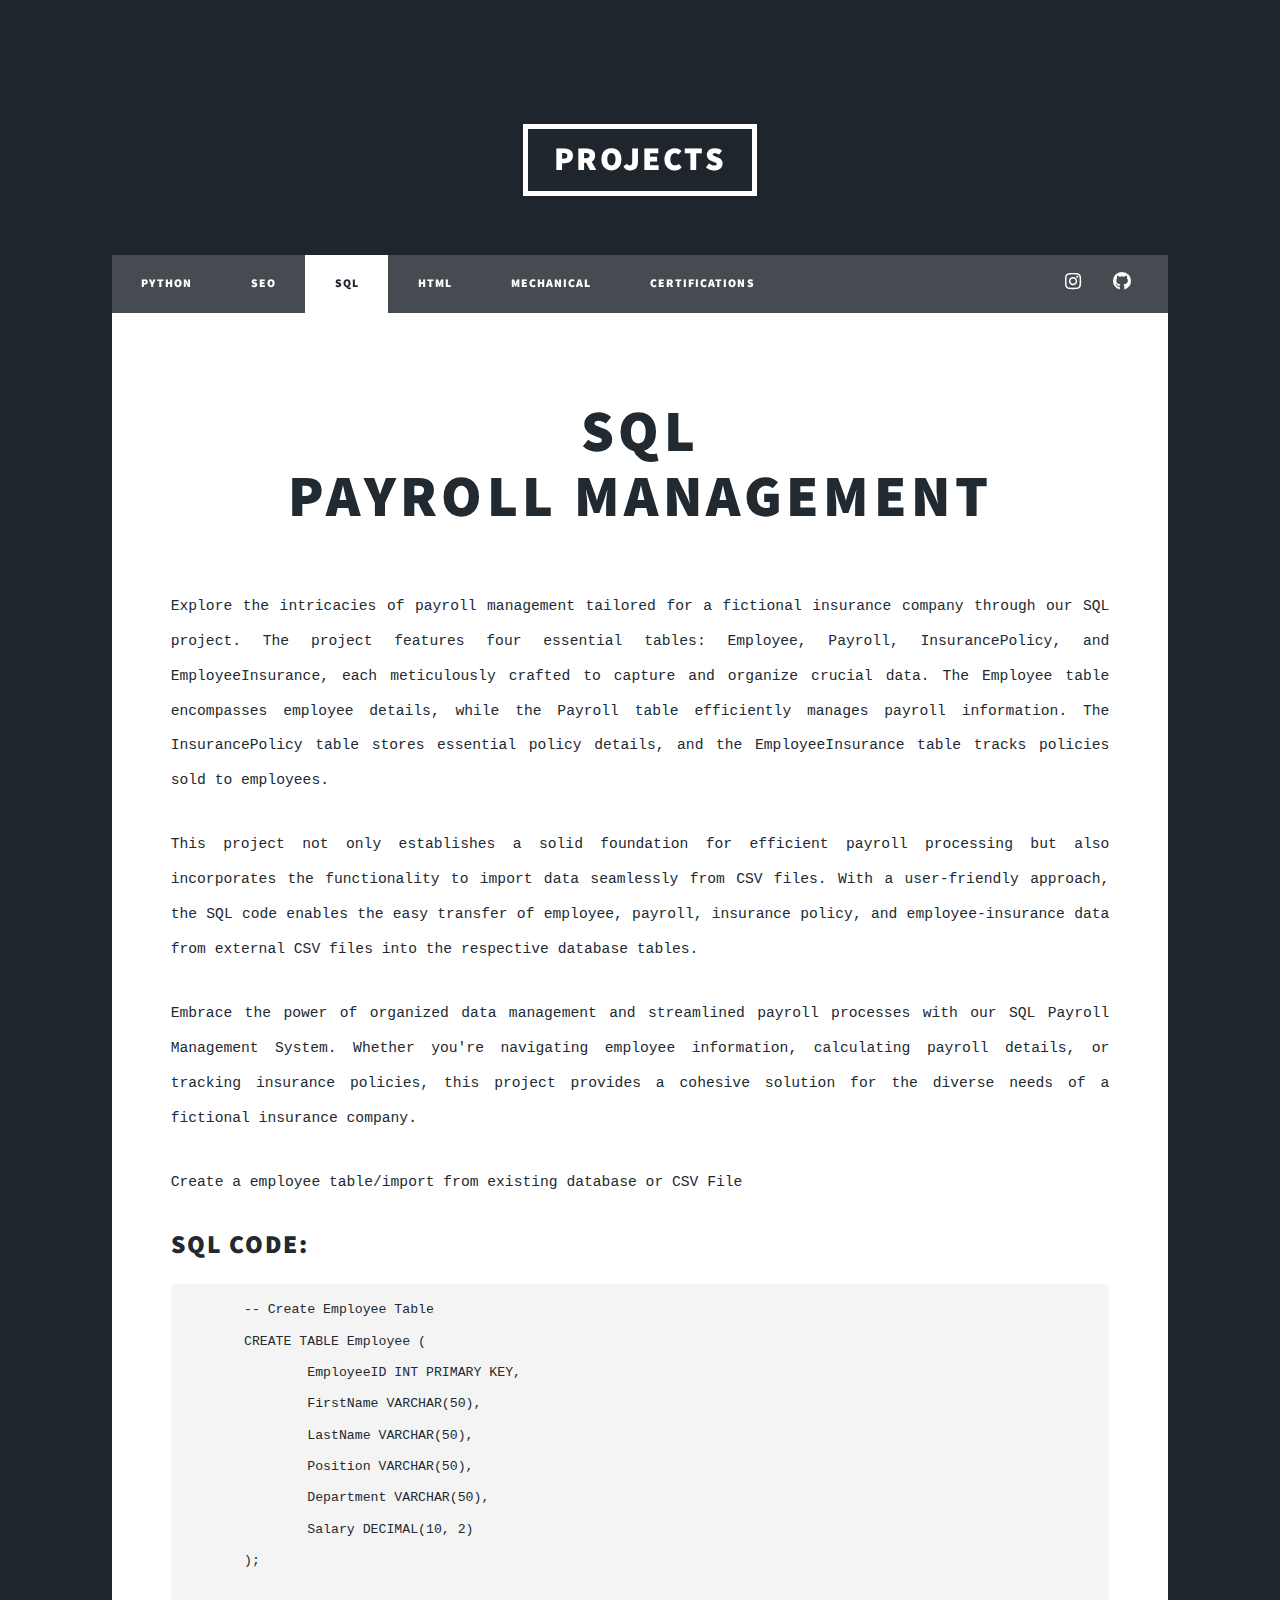
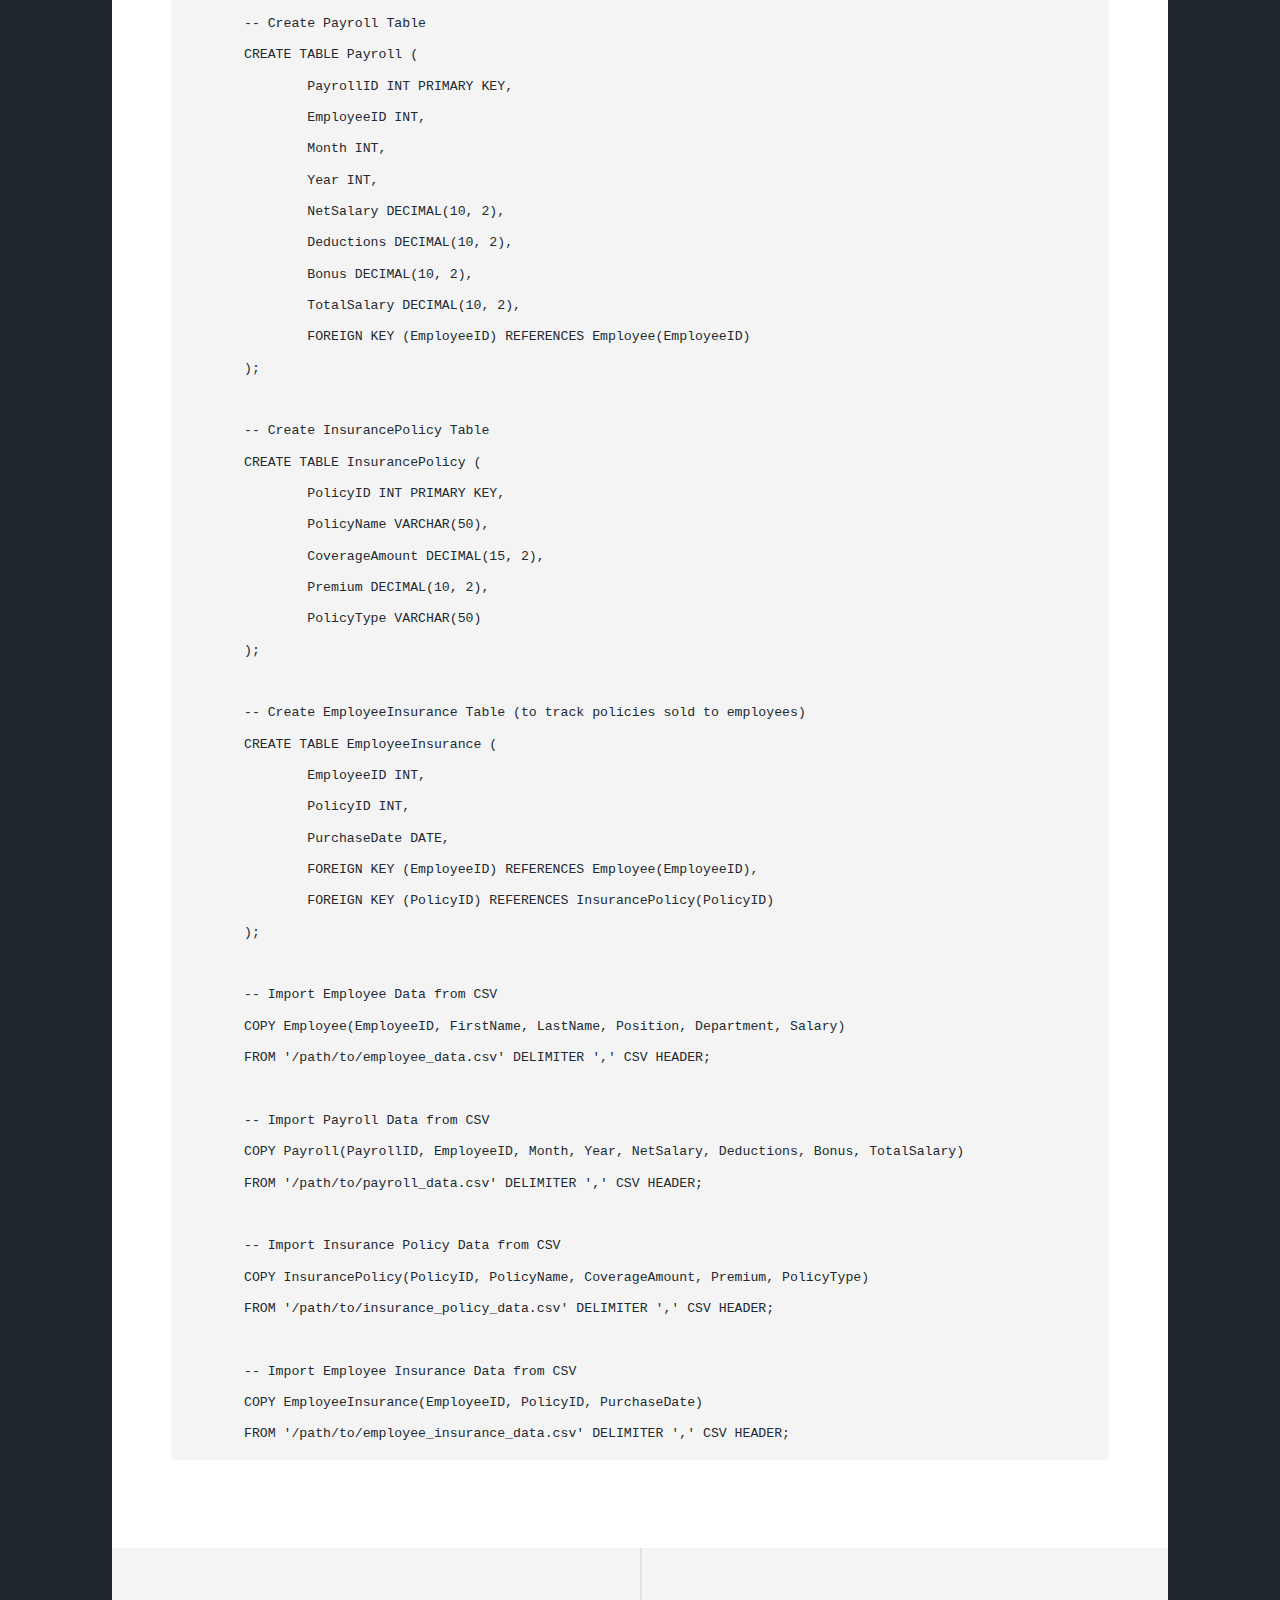
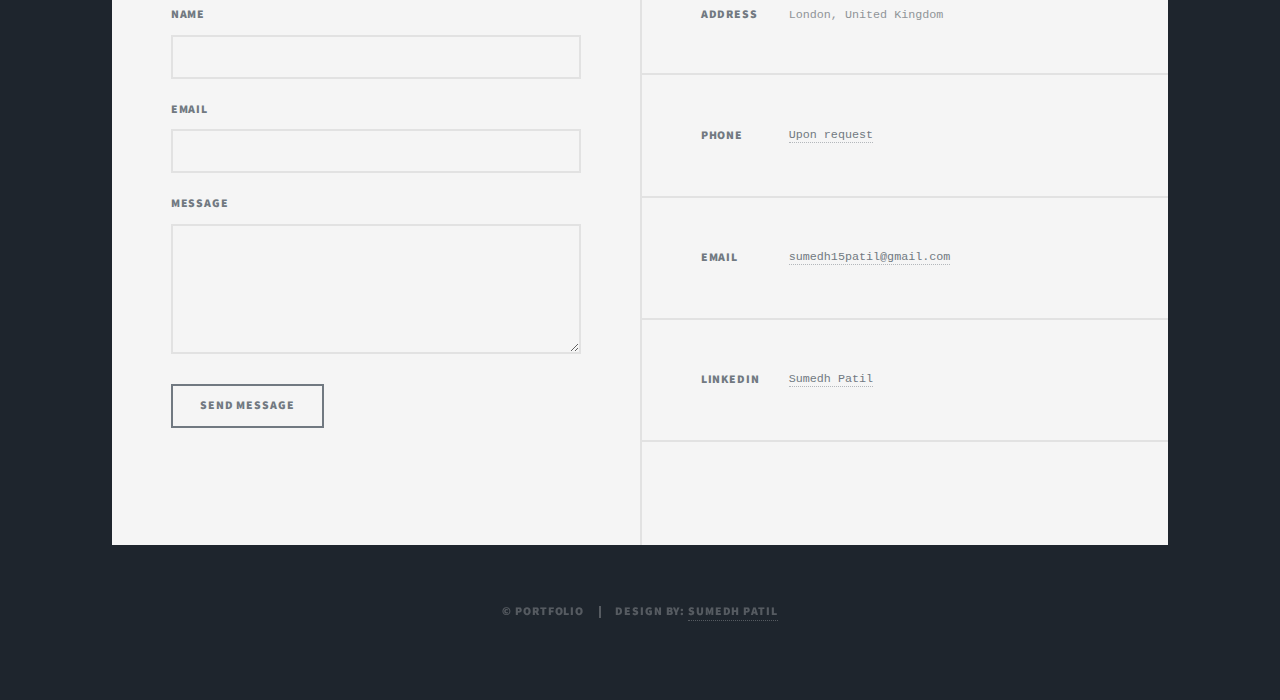
==== commit f5eecfe2: "Update elements.html" ====
--- a/elements.html
+++ b/elements.html
@@ -29,6 +29,7 @@
 							<li><a href="generic.html">SEO</a></li>
 							<li class="active"><a href="elements.html">SQL</a></li>
 							<li><a href="webpage.html">HTML</a></li>
+							<li><a href="mech.html">Mechanical</a></li>
 							<li><a href="Cert.html">CERTIFICATIONS</a></li>
 						</ul>
 						<ul class="icons">
@@ -208,4 +209,4 @@
 			<script src="assets/js/main.js"></script>
 
 	</body>
-</html>+</html>
